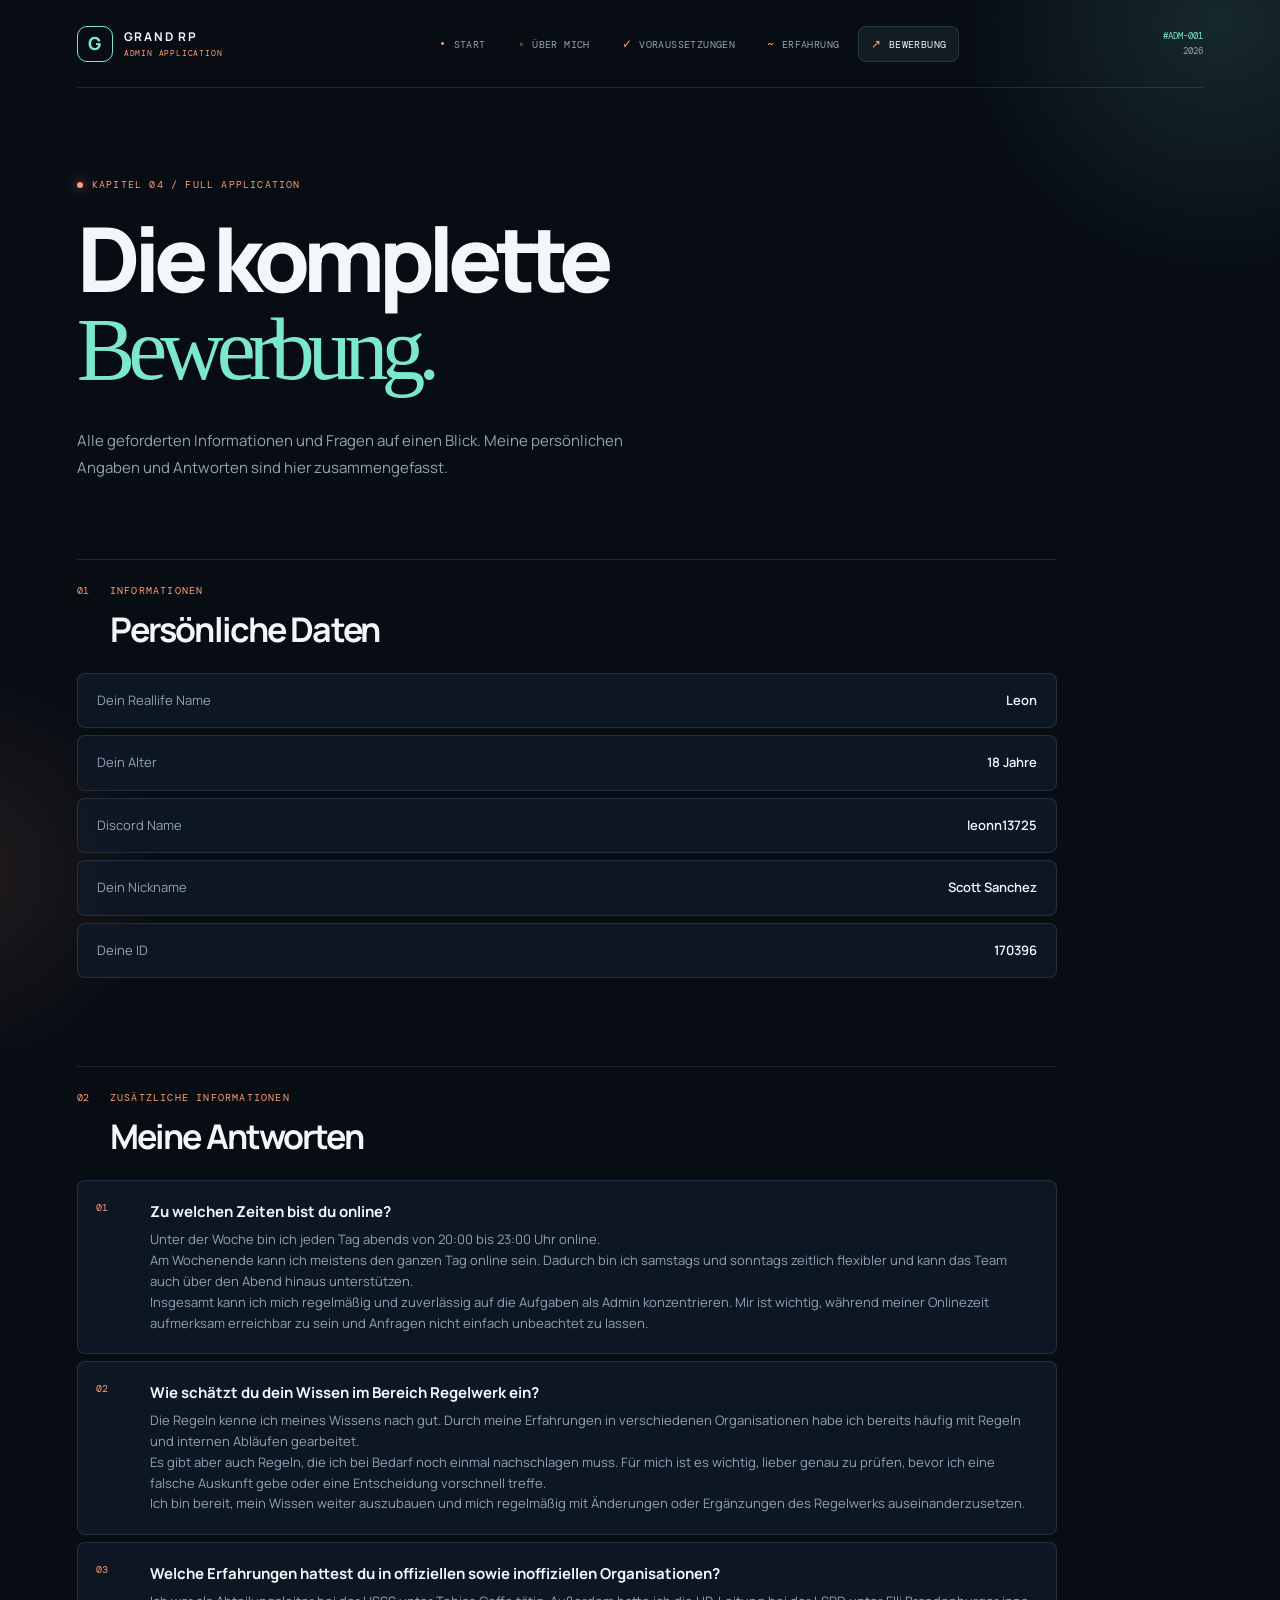
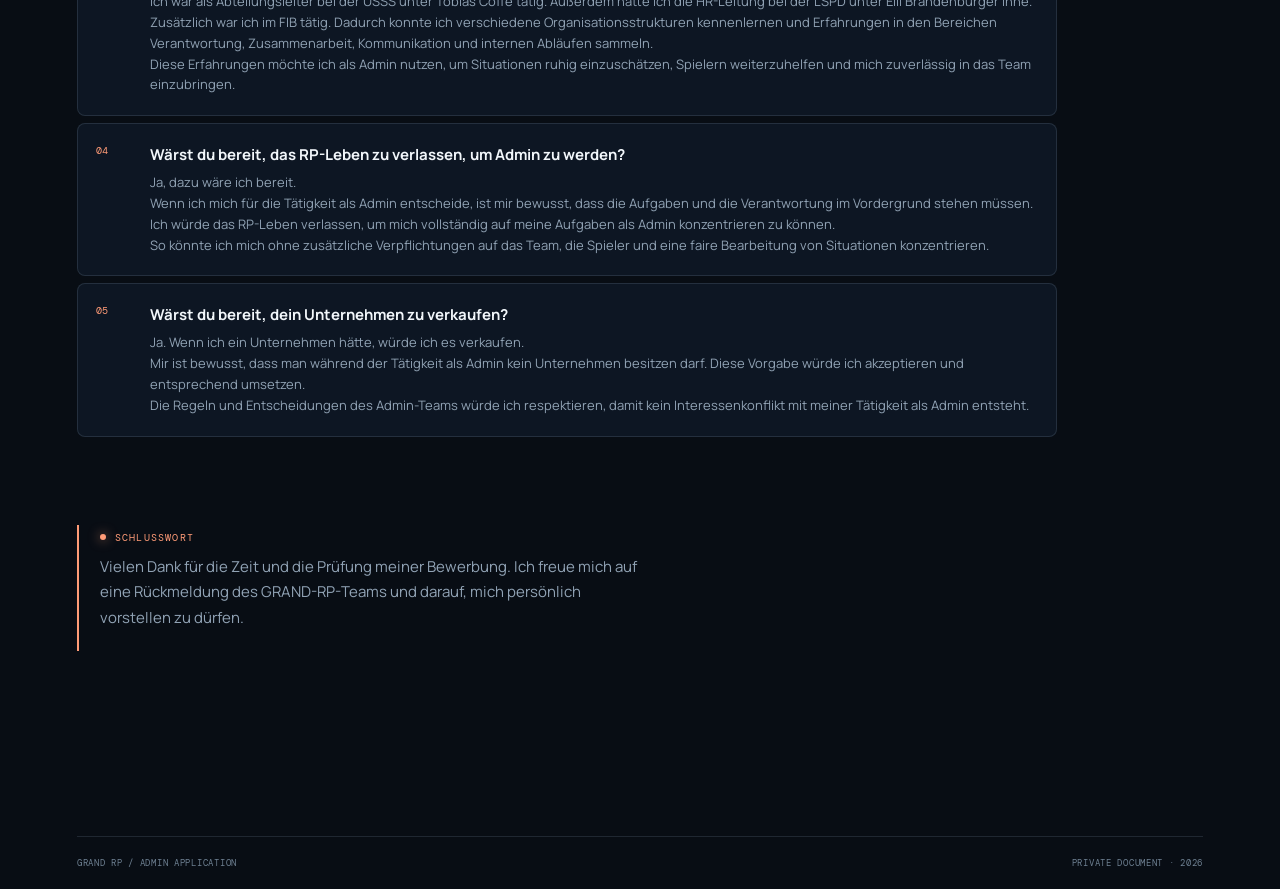
==== bewerbung.html @ 0b1059b9 "first commit" ====
<!doctype html>
<html lang="de">
<head>
  <meta charset="utf-8">
  <meta name="viewport" content="width=device-width, initial-scale=1">
  <title>Vollständige Bewerbung | GRAND RP</title>
  <link rel="stylesheet" href="style.css">
</head>
<body>
  <div class="page-shell">
    <header class="site-header">
      <a class="logo" href="index.html"><span>G</span><b>GRAND RP</b><small>ADMIN APPLICATION</small></a>
      <nav class="main-nav" aria-label="Hauptnavigation">
        <a href="index.html">Start</a><a href="ueber-mich.html">Über mich</a><a href="voraussetzungen.html">Voraussetzungen</a><a href="erfahrung.html">Erfahrung</a><a class="active" href="bewerbung.html">Bewerbung</a>
      </nav>
      <div class="header-code">#ADM-001<br><i>2026</i></div>
    </header>

    <main class="content-page">
      <div class="page-intro">
        <p class="kicker"><span></span> Kapitel 04 / Full Application</p>
        <h1>Die komplette<br><em>Bewerbung.</em></h1>
        <p>Alle geforderten Informationen und Fragen auf einen Blick. Meine persönlichen Angaben und Antworten sind hier zusammengefasst.</p>
      </div>

      <div class="application-sections">
        <section>
          <div class="app-section-head"><span>01</span><div><p class="kicker">Informationen</p><h2>Persönliche Daten</h2></div></div>
          <div class="data-table">
            <div><span>Dein Reallife Name</span><b>Leon</b></div>
            <div><span>Dein Alter</span><b>18 Jahre</b></div>
            <div><span>Discord Name</span><b>leonn13725</b></div>
            <div><span>Dein Nickname</span><b>Scott Sanchez</b></div>
            <div><span>Deine ID</span><b>170396</b></div>
          </div>
        </section>

        <section>
          <div class="app-section-head"><span>02</span><div><p class="kicker">Zusätzliche Informationen</p><h2>Meine Antworten</h2></div></div>
          <div class="answer-stack">
            <article><span>01</span><div><h3>Zu welchen Zeiten bist du online?</h3><p>Unter der Woche bin ich jeden Tag abends von 20:00 bis 23:00 Uhr online.</p><p>Am Wochenende kann ich meistens den ganzen Tag online sein. Dadurch bin ich samstags und sonntags zeitlich flexibler und kann das Team auch über den Abend hinaus unterstützen.</p><p>Insgesamt kann ich mich regelmäßig und zuverlässig auf die Aufgaben als Admin konzentrieren. Mir ist wichtig, während meiner Onlinezeit aufmerksam erreichbar zu sein und Anfragen nicht einfach unbeachtet zu lassen.</p></div></article>
            <article><span>02</span><div><h3>Wie schätzt du dein Wissen im Bereich Regelwerk ein?</h3><p>Die Regeln kenne ich meines Wissens nach gut. Durch meine Erfahrungen in verschiedenen Organisationen habe ich bereits häufig mit Regeln und internen Abläufen gearbeitet.</p><p>Es gibt aber auch Regeln, die ich bei Bedarf noch einmal nachschlagen muss. Für mich ist es wichtig, lieber genau zu prüfen, bevor ich eine falsche Auskunft gebe oder eine Entscheidung vorschnell treffe.</p><p>Ich bin bereit, mein Wissen weiter auszubauen und mich regelmäßig mit Änderungen oder Ergänzungen des Regelwerks auseinanderzusetzen.</p></div></article>
            <article><span>03</span><div><h3>Welche Erfahrungen hattest du in offiziellen sowie inoffiziellen Organisationen?</h3><p>Ich war als Abteilungsleiter bei der USSS unter Tobias Coffe tätig. Außerdem hatte ich die HR-Leitung bei der LSPD unter Elli Brandenburger inne. Zusätzlich war ich im FIB tätig. Dadurch konnte ich verschiedene Organisationsstrukturen kennenlernen und Erfahrungen in den Bereichen Verantwortung, Zusammenarbeit, Kommunikation und internen Abläufen sammeln.</p><p>Diese Erfahrungen möchte ich als Admin nutzen, um Situationen ruhig einzuschätzen, Spielern weiterzuhelfen und mich zuverlässig in das Team einzubringen.</p></div></article>
            <article><span>04</span><div><h3>Wärst du bereit, das RP-Leben zu verlassen, um Admin zu werden?</h3><p>Ja, dazu wäre ich bereit.</p><p>Wenn ich mich für die Tätigkeit als Admin entscheide, ist mir bewusst, dass die Aufgaben und die Verantwortung im Vordergrund stehen müssen. Ich würde das RP-Leben verlassen, um mich vollständig auf meine Aufgaben als Admin konzentrieren zu können.</p><p>So könnte ich mich ohne zusätzliche Verpflichtungen auf das Team, die Spieler und eine faire Bearbeitung von Situationen konzentrieren.</p></div></article>
            <article><span>05</span><div><h3>Wärst du bereit, dein Unternehmen zu verkaufen?</h3><p>Ja. Wenn ich ein Unternehmen hätte, würde ich es verkaufen.</p><p>Mir ist bewusst, dass man während der Tätigkeit als Admin kein Unternehmen besitzen darf. Diese Vorgabe würde ich akzeptieren und entsprechend umsetzen.</p><p>Die Regeln und Entscheidungen des Admin-Teams würde ich respektieren, damit kein Interessenkonflikt mit meiner Tätigkeit als Admin entsteht.</p></div></article>
          </div>
        </section>
      </div>

      <div class="closing-note">
        <p class="kicker"><span></span> Schlusswort</p>
        <p>Vielen Dank für die Zeit und die Prüfung meiner Bewerbung. Ich freue mich auf eine Rückmeldung des GRAND-RP-Teams und darauf, mich persönlich vorstellen zu dürfen.</p>
      </div>
    </main>

    <footer class="site-footer"><span>GRAND RP / ADMIN APPLICATION</span><span>PRIVATE DOCUMENT · 2026</span></footer>
  </div>
</body>
</html>
---- style.css ----
﻿@import url('https://fonts.googleapis.com/css2?family=DM+Mono:wght@400;500&family=Manrope:wght@400;500;600;700;800&display=swap');
:root{--bg:#080d14;--panel:rgba(18,29,43,.72);--panel-solid:#111d2b;--line:rgba(154,181,207,.16);--text:#f2f7fb;--muted:#91a3b5;--mint:#7ce7cf;--orange:#ff9b77;--sans:'Manrope',sans-serif;--mono:'DM Mono',monospace;--serif:Georgia,'Times New Roman',serif}
*{box-sizing:border-box}
html{scroll-behavior:smooth}
body{margin:0;background:var(--bg);color:var(--text);font:15px/1.5 var(--sans);overflow-x:hidden}
body:before,body:after{content:'';position:fixed;pointer-events:none;z-index:-1;border-radius:50%;filter:blur(2px)}
body:before{width:560px;height:560px;right:-220px;top:-260px;background:radial-gradient(circle,rgba(124,231,207,.13),transparent 67%)}
body:after{width:440px;height:440px;left:-260px;bottom:-190px;background:radial-gradient(circle,rgba(255,155,119,.1),transparent 68%)}
a{color:inherit;text-decoration:none}
.page-shell{max-width:1440px;min-height:100vh;margin:auto;padding:0 6vw}
.site-header{height:88px;border-bottom:1px solid var(--line);display:flex;align-items:center;justify-content:space-between;gap:28px}
.logo{display:grid;grid-template-columns:36px 1fr;grid-template-rows:18px 13px;align-items:center;column-gap:11px}
.logo span{grid-row:1/3;display:grid;place-items:center;width:36px;height:36px;border:1px solid var(--mint);border-radius:10px;color:var(--mint);font-size:18px;font-weight:800}
.logo b{font-size:12px;letter-spacing:.14em}
.logo small{font:8px var(--mono);color:var(--orange);letter-spacing:.1em}
.main-nav{display:flex;align-items:center;gap:6px;font:10px var(--mono);letter-spacing:.04em;text-transform:uppercase;color:var(--muted)}
.main-nav a{padding:9px 12px;border:1px solid transparent;border-radius:8px;transition:.2s}
.main-nav a:before{display:inline-block;margin-right:7px;color:var(--orange);font-size:12px}
.main-nav a[href="index.html"]:before{content:'\2022'}
.main-nav a[href="ueber-mich.html"]:before{content:'\25E6'}
.main-nav a[href="voraussetzungen.html"]:before{content:'\2713'}
.main-nav a[href="erfahrung.html"]:before{content:'~'}
.main-nav a[href="bewerbung.html"]:before{content:'\2197'}
.main-nav a:hover,.main-nav a.active{background:rgba(124,231,207,.08);border-color:var(--line);color:var(--text)}
.header-code{color:var(--mint);text-align:right;font:9px/1.6 var(--mono)}
.header-code i{color:var(--muted);font-style:normal}
.kicker{display:flex;align-items:center;gap:9px;color:var(--orange);font:10px var(--mono);letter-spacing:.12em;text-transform:uppercase}
.kicker span{width:6px;height:6px;background:var(--orange);border-radius:50%;box-shadow:0 0 12px rgba(255,155,119,.8)}
h1,h2,h3,p{margin-top:0}
h1{font-size:clamp(52px,7vw,100px);line-height:.93;letter-spacing:-.075em;margin:25px 0 28px;font-weight:800}
h1 em,h2 em{font:400 .98em var(--serif);letter-spacing:-.08em;color:var(--mint)}
h2{font-size:34px;line-height:1;letter-spacing:-.055em}
.cover-grid{min-height:650px;display:grid;grid-template-columns:1fr .85fr;align-items:center;gap:8vw}
.cover-copy{padding:78px 0}
.cover-copy .intro{max-width:520px;color:var(--muted);line-height:1.75}
.cover-links{display:flex;align-items:center;gap:25px;margin-top:40px}
.primary-link{display:inline-flex;align-items:center;gap:18px;padding:14px 18px;background:var(--mint);color:#071014;border-radius:7px;font-size:11px;font-weight:800;text-transform:uppercase;box-shadow:0 10px 28px rgba(124,231,207,.12);transition:.2s}
.primary-link:hover{transform:translateY(-2px);box-shadow:0 14px 34px rgba(124,231,207,.2)}
.primary-link b{font-size:17px}
.quiet-link{color:var(--mint);font-size:11px;text-transform:uppercase;letter-spacing:.07em}
.quiet-link b{font-size:17px;margin-left:10px}
.cover-art{height:390px;position:relative;display:grid;place-items:center}
.art-ring{position:absolute;width:285px;height:285px;border:1px solid var(--line);border-radius:50%}
.ring-a{transform:rotate(35deg) scaleX(1.4);border-color:rgba(124,231,207,.7)}
.ring-b{transform:rotate(-35deg) scaleX(1.4);border-color:rgba(255,155,119,.55)}
.art-core{width:148px;height:148px;border-radius:28px;background:linear-gradient(145deg,#172b3d,#12202d);border:1px solid var(--mint);box-shadow:0 18px 45px rgba(0,0,0,.3);display:grid;place-items:center;align-content:center;color:var(--mint);z-index:1}
.art-core span{font-size:62px;font-weight:800;letter-spacing:-.1em}
.art-core small{font:8px var(--mono);letter-spacing:.13em;text-align:center}
.art-label{position:absolute;font:9px var(--mono);letter-spacing:.1em;color:var(--muted)}
.label-top{top:20px;right:4%}
.label-bottom{bottom:20px;left:4%;color:var(--orange)}
.statement-band{border:1px solid var(--line);background:linear-gradient(105deg,rgba(18,32,47,.85),rgba(16,26,40,.5));border-radius:14px;padding:34px 38px;display:grid;grid-template-columns:24% 1fr;gap:5vw;box-shadow:0 20px 60px rgba(0,0,0,.12)}
.statement-band>p:last-child{max-width:720px;font-size:19px;line-height:1.6;margin:0}
.route-section{display:grid;grid-template-columns:.7fr 1.3fr;gap:8vw;padding:140px 0 155px;max-width:1100px}
.section-head{display:flex;gap:18px}
.section-number{font:10px var(--mono);color:var(--mint);padding-top:5px}
.section-head h2{font-size:56px;margin-top:20px}
.route-list{display:grid;gap:8px}
.route-list a{display:grid;grid-template-columns:44px 1fr 24px;align-items:center;gap:14px;padding:18px 19px;border:1px solid var(--line);background:rgba(18,29,43,.55);border-radius:10px;transition:.2s}
.route-list a:hover{background:rgba(124,231,207,.08);border-color:rgba(124,231,207,.55);transform:translateX(5px)}
.route-list>a>span{font:10px var(--mono);color:var(--orange)}
.route-list b{display:block;font-size:15px}
.route-list small{display:block;color:var(--muted);font-size:11px;margin-top:4px}
.route-list strong{font-size:18px;color:var(--mint)}
.site-footer{border-top:1px solid var(--line);display:flex;justify-content:space-between;padding:20px 0;color:#6e8092;font:9px var(--mono);letter-spacing:.08em}
.content-page{padding:90px 0 100px}
.page-intro{max-width:760px;margin-bottom:78px}
.page-intro>p:last-child{max-width:580px;color:var(--muted);line-height:1.75}
.split-intro{display:grid;grid-template-columns:1fr .65fr;gap:8vw;align-items:end}
.split-intro>p{padding-bottom:8px}
.profile-layout{display:grid;grid-template-columns:340px 1fr;gap:9vw;max-width:1000px}
.profile-card{background:var(--panel);backdrop-filter:blur(14px);border:1px solid var(--line);border-radius:15px;padding:23px;box-shadow:0 22px 60px rgba(0,0,0,.14)}
.profile-top{display:flex;justify-content:space-between;color:var(--mint);font:9px var(--mono);letter-spacing:.09em}
.profile-avatar{width:112px;height:112px;border-radius:24px;overflow:hidden;background:var(--orange);display:grid;place-items:center;margin:42px 0 25px}.profile-avatar img{width:100%;height:100%;display:block;object-fit:cover}
.profile-card h2{font-size:23px;margin-bottom:22px}
.profile-line{display:flex;justify-content:space-between;gap:14px;border-top:1px solid var(--line);padding:13px 0;font-size:11px}
.profile-line span{color:var(--muted)}
.profile-line b{font-weight:600;text-align:right}
.prose-block{padding-top:22px;max-width:570px}
.prose-block h2{font-size:53px;margin:21px 0 30px}
.prose-block>p:not(.kicker){color:var(--muted);line-height:1.75}
.quote{border-left:2px solid var(--orange);padding:7px 0 7px 20px;margin-top:32px;color:var(--text);font:17px/1.5 var(--serif)}
.page-next{border-top:1px solid var(--line);margin-top:82px;max-width:900px}
.page-next a{display:flex;justify-content:space-between;padding:22px 0;font-size:11px;text-transform:uppercase;letter-spacing:.07em}
.page-next span{color:var(--muted)}
.page-next b{color:var(--mint)}
.criteria-layout{display:grid;grid-template-columns:1fr 310px;gap:8vw;align-items:start}
.criteria-list{display:grid;gap:8px}
.criteria-list article{display:grid;grid-template-columns:42px 1fr 72px;gap:15px;border:1px solid var(--line);border-radius:10px;padding:22px 20px;background:rgba(18,29,43,.58)}
.criteria-list article>span,.app-section-head>span,.answer-stack article>span{font:10px var(--mono);color:var(--orange)}
.criteria-list h2{font-size:18px;margin:0 0 7px}
.criteria-list p{font-size:13px;line-height:1.6;color:var(--muted);margin:0}
.criteria-list article>b{font:9px var(--mono);color:var(--mint);padding-top:4px;text-align:right}
.status-panel{background:var(--panel);backdrop-filter:blur(14px);border:1px solid var(--line);border-radius:15px;padding:27px;position:sticky;top:24px}
.status-icon{display:grid;place-items:center;width:43px;height:43px;border-radius:12px;background:var(--mint);color:#071014;font-size:20px;margin-bottom:42px}
.status-panel h2{font-size:57px;color:var(--mint);margin:8px 0}
.status-panel>p:not(.kicker){color:var(--muted);line-height:1.6;font-size:13px}
.status-bar{height:6px;border-radius:10px;background:#26394c;margin:27px 0 10px}
.status-bar i{display:block;width:100%;height:100%;border-radius:10px;background:linear-gradient(90deg,var(--mint),var(--orange))}
.status-panel small{font:9px var(--mono);color:var(--muted)}
.experience-grid{display:grid;grid-template-columns:1fr 1fr;gap:12px;max-width:1080px}
.feature-card{position:relative;min-height:260px;padding:27px;background:var(--panel);backdrop-filter:blur(12px);border:1px solid var(--line);border-radius:14px;overflow:hidden}
.feature-wide{grid-column:span 2;min-height:225px}
.feature-card .card-index{font:10px var(--mono);color:var(--mint)}
.feature-card h2{max-width:620px;font-size:29px;margin:22px 0 14px}
.feature-card p:not(.kicker){max-width:660px;color:var(--muted);line-height:1.7;font-size:13px}
.feature-card .card-mark{position:absolute;right:35px;bottom:-29px;font-size:155px;font-weight:800;color:rgba(124,231,207,.04);line-height:1}
.accent-card{background:linear-gradient(135deg,var(--orange),#ffb292);color:#20120f;border-color:transparent}
.accent-card .card-index,.accent-card p:not(.kicker){color:#673d32}
.accent-card .kicker{color:#673d32}
.accent-card .kicker span{background:#20120f;box-shadow:none}
.application-sections{max-width:980px}
.application-sections>section{margin-bottom:88px}
.app-section-head{display:flex;gap:21px;border-top:1px solid var(--line);padding-top:24px;margin-bottom:27px}
.app-section-head h2{margin:15px 0 0}
.data-table{display:grid;gap:7px}
.data-table div{display:flex;justify-content:space-between;gap:24px;padding:17px 19px;background:rgba(18,29,43,.65);border:1px solid var(--line);border-radius:8px;font-size:13px}
.data-table span{color:var(--muted)}
.data-table b{font-weight:600}
.answer-stack{display:grid;gap:7px}
.answer-stack article{display:grid;grid-template-columns:40px 1fr;gap:14px;border:1px solid var(--line);border-radius:8px;padding:20px 18px;background:rgba(18,29,43,.65)}
.statement-band,.route-list a,.profile-card,.criteria-list article,.status-panel,.feature-card,.data-table div,.answer-stack article{transition:transform .25s ease,background-color .25s ease,border-color .25s ease,box-shadow .25s ease}.statement-band:hover,.route-list a:hover,.profile-card:hover,.criteria-list article:hover,.status-panel:hover,.feature-card:hover,.data-table div:hover,.answer-stack article:hover{background-color:rgba(30,49,68,.9);border-color:var(--mint);box-shadow:0 16px 38px rgba(0,0,0,.28),0 0 0 1px rgba(124,231,207,.12);transform:translateY(-5px)}.accent-card:hover{background:linear-gradient(135deg,#ffab8b,#ffc0a7);border-color:#ffd0bd}.route-list a:hover{transform:translateX(5px) translateY(-3px)}
.answer-stack h3{font-size:15px;line-height:1.4;margin:0 0 7px}
.answer-stack p{color:var(--muted);font-size:13px;line-height:1.6;margin:0}
.closing-note{border-left:2px solid var(--orange);max-width:560px;padding:6px 0 6px 21px;margin-bottom:85px}
.closing-note>p:last-child{color:var(--muted);line-height:1.7}
.reveal{animation:rise .65s both}
@keyframes rise{from{opacity:0;transform:translateY(13px)}
to{opacity:1;transform:none}
}

@media(max-width:830px){.page-shell{padding:0 21px}
.site-header{height:auto;padding:18px 0;align-items:flex-start}
.main-nav{gap:4px;justify-content:flex-end;flex-wrap:wrap;font-size:8px}
.main-nav a{padding:7px 8px}
.main-nav a:nth-child(1){display:none}
.header-code{display:none}
.cover-grid,.profile-layout,.criteria-layout,.split-intro,.route-section{display:block}
.cover-copy{padding:67px 0 32px}
.cover-art{height:310px}
.statement-band{display:block;padding:29px 24px}
.statement-band .kicker{margin-bottom:23px}
.statement-band>p:last-child{font-size:17px}
.route-section{padding:80px 0}
.section-head{margin-bottom:38px}
.profile-card{max-width:390px;margin-bottom:52px}
.prose-block h2{font-size:44px}
.content-page{padding:63px 0}
.page-intro{margin-bottom:52px}
.criteria-list{margin-bottom:31px}
.criteria-list article{grid-template-columns:32px 1fr}
.criteria-list article>b{grid-column:2;text-align:left}
.experience-grid{display:block}
.feature-card,.feature-wide{margin-bottom:12px;min-height:225px}
.app-section-head h2{font-size:27px}
.data-table div{display:block}
.data-table b{display:block;margin-top:6px}
.site-footer{font-size:8px;gap:14px}
.site-footer span:last-child{text-align:right}
h1{font-size:clamp(52px,15vw,82px)}
}
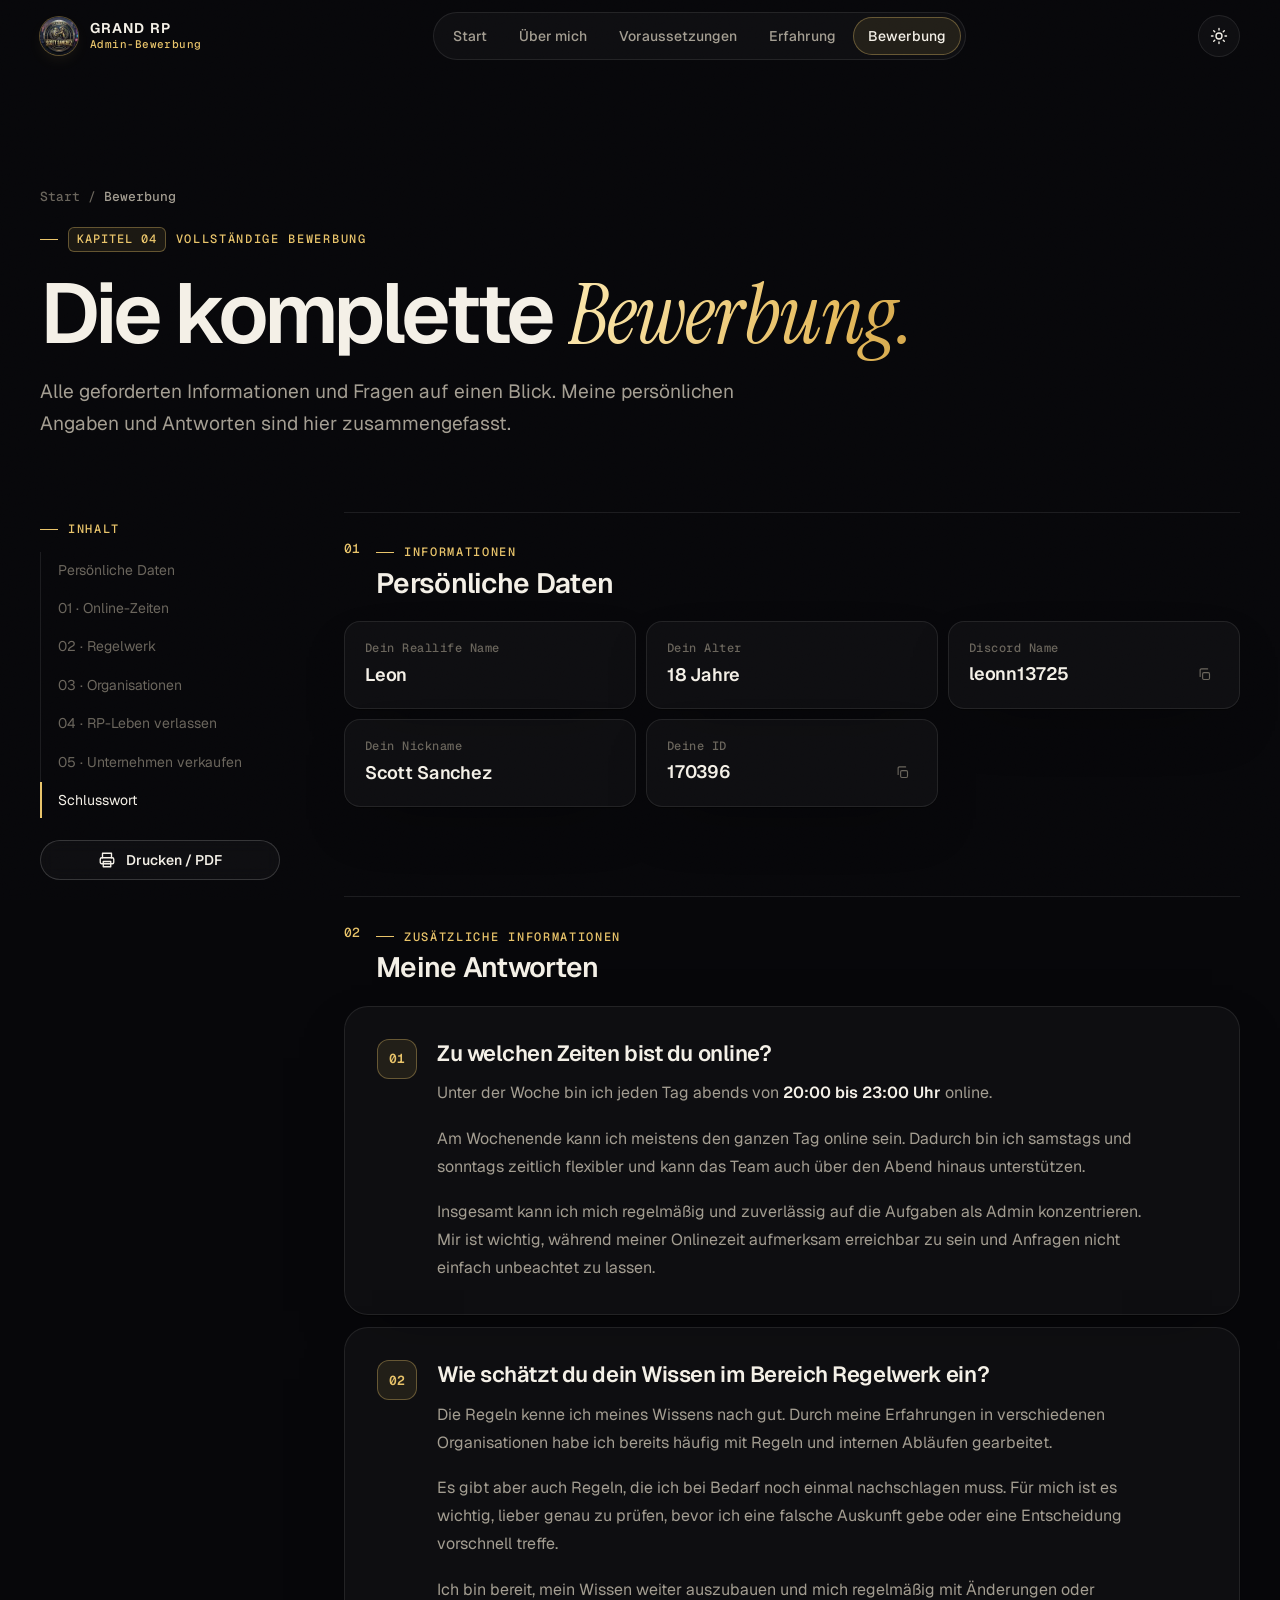
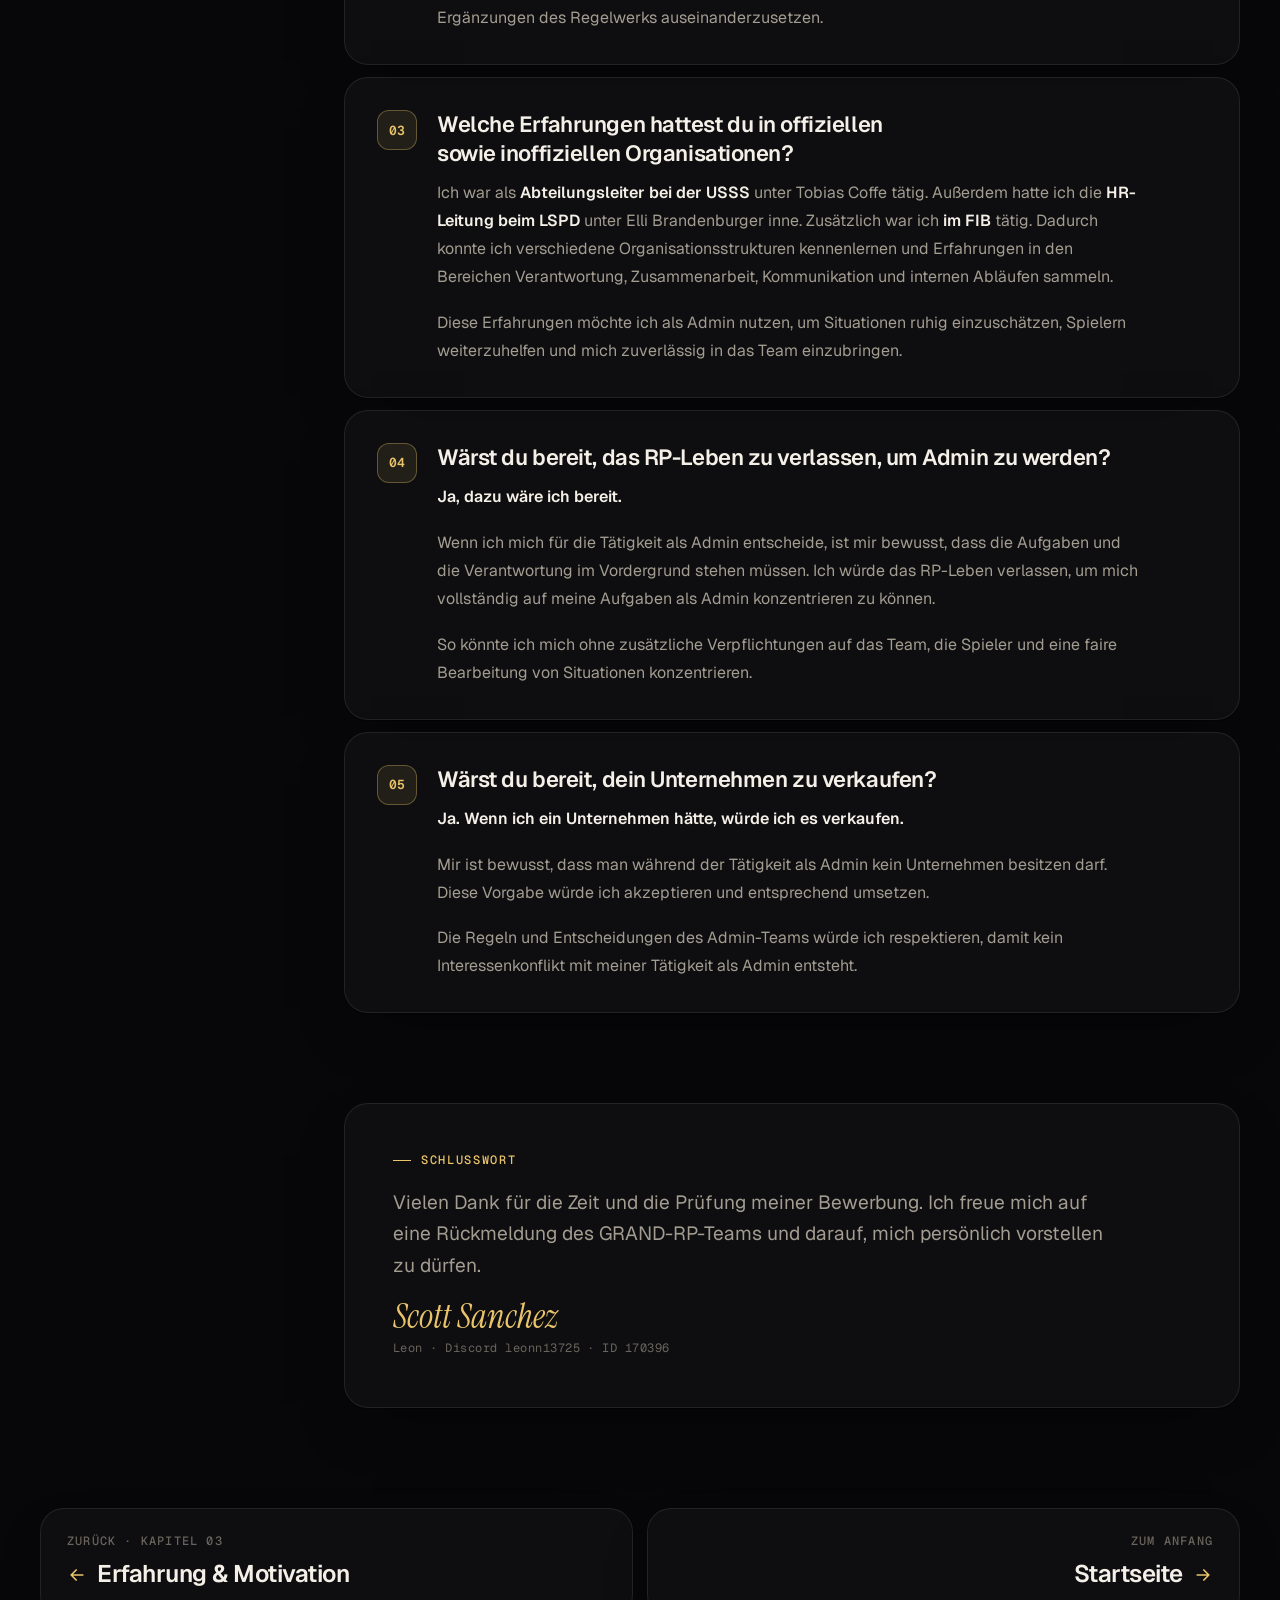
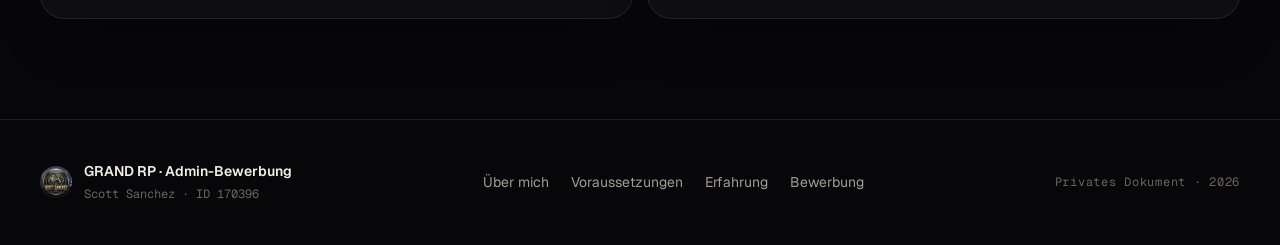
==== commit 2d0eea1d: "Komplettes Redesign der Admin-Bewerbung - Neues Design-System in assets/css/main.css: Gold/Schwarz p" ====
--- a/bewerbung.html
+++ b/bewerbung.html
@@ -2,58 +2,231 @@
 <html lang="de">
 <head>
   <meta charset="utf-8">
-  <meta name="viewport" content="width=device-width, initial-scale=1">
-  <title>Vollständige Bewerbung | GRAND RP</title>
-  <link rel="stylesheet" href="style.css">
+  <meta name="viewport" content="width=device-width, initial-scale=1, viewport-fit=cover">
+  <title>Vollständige Bewerbung · Admin-Bewerbung · GRAND RP</title>
+  <meta name="description" content="Alle geforderten Angaben und Antworten der Admin-Bewerbung von Scott Sanchez auf einen Blick.">
+  <meta name="robots" content="noindex">
+  <meta name="theme-color" content="#07070a">
+  <meta property="og:type" content="article">
+  <meta property="og:site_name" content="GRAND RP · Admin-Bewerbung">
+  <meta property="og:title" content="Vollständige Bewerbung · Scott Sanchez">
+  <meta property="og:description" content="Persönliche Daten und alle Antworten der Admin-Bewerbung für GRAND RP.">
+  <meta property="og:image" content="assets/img/og-image.jpg">
+  <meta name="twitter:card" content="summary_large_image">
+  <link rel="icon" href="favicon.svg" type="image/svg+xml">
+  <link rel="apple-touch-icon" href="apple-touch-icon.png">
+  <link rel="preconnect" href="https://fonts.googleapis.com">
+  <link rel="preconnect" href="https://fonts.gstatic.com" crossorigin>
+  <link rel="stylesheet" href="https://fonts.googleapis.com/css2?family=Geist:wght@300..800&family=Geist+Mono:wght@400..600&family=Instrument+Serif:ital@0;1&display=swap">
+  <link rel="stylesheet" href="assets/css/main.css">
+  <script>(function(d){d.classList.add('js');try{var t=localStorage.getItem('theme');if(t==='light'||t==='dark')d.dataset.theme=t}catch(e){}})(document.documentElement);</script>
+  <script src="assets/js/main.js" defer></script>
 </head>
 <body>
-  <div class="page-shell">
-    <header class="site-header">
-      <a class="logo" href="index.html"><span>G</span><b>GRAND RP</b><small>ADMIN APPLICATION</small></a>
-      <nav class="main-nav" aria-label="Hauptnavigation">
-        <a href="index.html">Start</a><a href="ueber-mich.html">Über mich</a><a href="voraussetzungen.html">Voraussetzungen</a><a href="erfahrung.html">Erfahrung</a><a class="active" href="bewerbung.html">Bewerbung</a>
+  <a class="skip-link" href="#inhalt">Zum Inhalt springen</a>
+  <div class="scroll-progress" aria-hidden="true"></div>
+  <div class="backdrop" aria-hidden="true"></div>
+
+  <header class="site-header" data-header>
+    <div class="container header-inner">
+      <a class="brand" href="index.html" aria-label="GRAND RP Admin-Bewerbung – zur Startseite">
+        <img src="assets/img/scott-sanchez-logo-96.webp" alt="" width="38" height="38">
+        <span><strong>GRAND RP</strong><small>Admin-Bewerbung</small></span>
+      </a>
+      <nav class="site-nav" id="site-nav" aria-label="Hauptnavigation">
+        <ul>
+          <li><a href="index.html">Start</a></li>
+          <li><a href="ueber-mich.html">Über mich</a></li>
+          <li><a href="voraussetzungen.html">Voraussetzungen</a></li>
+          <li><a href="erfahrung.html">Erfahrung</a></li>
+          <li><a href="bewerbung.html" aria-current="page">Bewerbung</a></li>
+        </ul>
       </nav>
-      <div class="header-code">#ADM-001<br><i>2026</i></div>
-    </header>
-
-    <main class="content-page">
-      <div class="page-intro">
-        <p class="kicker"><span></span> Kapitel 04 / Full Application</p>
-        <h1>Die komplette<br><em>Bewerbung.</em></h1>
-        <p>Alle geforderten Informationen und Fragen auf einen Blick. Meine persönlichen Angaben und Antworten sind hier zusammengefasst.</p>
+      <div class="header-actions">
+        <button class="icon-btn theme-toggle" type="button" data-theme-toggle aria-label="Helles Design aktivieren">
+          <svg class="i-sun" viewBox="0 0 24 24" fill="none" stroke="currentColor" stroke-width="1.8" stroke-linecap="round" aria-hidden="true"><circle cx="12" cy="12" r="4"/><path d="M12 2v2M12 20v2M4.93 4.93l1.41 1.41M17.66 17.66l1.41 1.41M2 12h2M20 12h2M4.93 19.07l1.41-1.41M17.66 6.34l1.41-1.41"/></svg>
+          <svg class="i-moon" viewBox="0 0 24 24" fill="none" stroke="currentColor" stroke-width="1.8" stroke-linecap="round" stroke-linejoin="round" aria-hidden="true"><path d="M20 14.5A8 8 0 1 1 9.5 4a6.5 6.5 0 0 0 10.5 10.5z"/></svg>
+        </button>
+        <button class="icon-btn menu-toggle" type="button" data-menu-toggle aria-controls="site-nav" aria-expanded="false" aria-label="Menü öffnen">
+          <svg class="i-menu" viewBox="0 0 24 24" fill="none" stroke="currentColor" stroke-width="1.8" stroke-linecap="round" aria-hidden="true"><path d="M4 7h16M4 12h16M4 17h16"/></svg>
+          <svg class="i-close" viewBox="0 0 24 24" fill="none" stroke="currentColor" stroke-width="1.8" stroke-linecap="round" aria-hidden="true"><path d="M6 6l12 12M18 6 6 18"/></svg>
+        </button>
       </div>
-
-      <div class="application-sections">
-        <section>
-          <div class="app-section-head"><span>01</span><div><p class="kicker">Informationen</p><h2>Persönliche Daten</h2></div></div>
-          <div class="data-table">
-            <div><span>Dein Reallife Name</span><b>Leon</b></div>
-            <div><span>Dein Alter</span><b>18 Jahre</b></div>
-            <div><span>Discord Name</span><b>leonn13725</b></div>
-            <div><span>Dein Nickname</span><b>Scott Sanchez</b></div>
-            <div><span>Deine ID</span><b>170396</b></div>
-          </div>
+    </div>
+  </header>
+
+  <main id="inhalt">
+    <section class="page-hero container" aria-labelledby="page-title">
+      <nav class="breadcrumb" aria-label="Brotkrumen" data-reveal><a href="index.html">Start</a><span aria-hidden="true">/</span><span aria-current="page">Bewerbung</span></nav>
+      <p class="eyebrow" data-reveal><span class="chapter">Kapitel 04</span> Vollständige Bewerbung</p>
+      <h1 class="display display-sm" id="page-title" data-reveal style="--d:1">Die komplette <em>Bewerbung.</em></h1>
+      <p class="lead" data-reveal style="--d:2">Alle geforderten Informationen und Fragen auf einen Blick. Meine persönlichen Angaben und Antworten sind hier zusammengefasst.</p>
+    </section>
+
+    <div class="container app-layout">
+      <aside class="toc" data-toc>
+        <nav aria-label="Inhalt dieser Seite">
+          <p class="eyebrow">Inhalt</p>
+          <ol>
+            <li><a href="#daten">Persönliche Daten</a></li>
+            <li><a href="#frage-1">01 · Online-Zeiten</a></li>
+            <li><a href="#frage-2">02 · Regelwerk</a></li>
+            <li><a href="#frage-3">03 · Organisationen</a></li>
+            <li><a href="#frage-4">04 · RP-Leben verlassen</a></li>
+            <li><a href="#frage-5">05 · Unternehmen verkaufen</a></li>
+            <li><a href="#schluss">Schlusswort</a></li>
+          </ol>
+        </nav>
+        <div class="toc-actions">
+          <button class="btn btn-ghost btn-sm" type="button" data-print>
+            <svg viewBox="0 0 24 24" fill="none" stroke="currentColor" stroke-width="1.8" stroke-linecap="round" stroke-linejoin="round" aria-hidden="true"><path d="M6 9V3h12v6"/><rect x="3" y="9" width="18" height="8" rx="2"/><path d="M7 14h10v7H7z"/></svg>
+            Drucken / PDF
+          </button>
+        </div>
+      </aside>
+
+      <div>
+        <section class="app-section" id="daten" aria-labelledby="daten-title">
+          <div class="app-head" data-reveal>
+            <span>01</span>
+            <div><p class="eyebrow">Informationen</p><h2 class="h3" id="daten-title">Persönliche Daten</h2></div>
+          </div>
+          <dl class="data-grid">
+            <div class="card spotlight" data-reveal><dt>Dein Reallife Name</dt><dd>Leon</dd></div>
+            <div class="card spotlight" data-reveal style="--d:1"><dt>Dein Alter</dt><dd>18 Jahre</dd></div>
+            <div class="card spotlight" data-reveal style="--d:2">
+              <dt>Discord Name</dt>
+              <dd>
+                leonn13725
+                <button class="copy-btn" type="button" data-copy="leonn13725" aria-label="Discord-Namen kopieren">
+                  <svg class="i-copy" viewBox="0 0 24 24" fill="none" stroke="currentColor" stroke-width="1.8" stroke-linecap="round" stroke-linejoin="round" aria-hidden="true"><rect x="9" y="9" width="11" height="11" rx="2"/><path d="M5 15V5a2 2 0 0 1 2-2h10"/></svg>
+                  <svg class="i-check" viewBox="0 0 24 24" fill="none" stroke="currentColor" stroke-width="2.4" stroke-linecap="round" stroke-linejoin="round" aria-hidden="true"><path d="m5 12.5 4.5 4.5L19 7.5"/></svg>
+                </button>
+              </dd>
+            </div>
+            <div class="card spotlight" data-reveal style="--d:3"><dt>Dein Nickname</dt><dd>Scott Sanchez</dd></div>
+            <div class="card spotlight" data-reveal style="--d:4">
+              <dt>Deine ID</dt>
+              <dd>
+                170396
+                <button class="copy-btn" type="button" data-copy="170396" aria-label="Spieler-ID kopieren">
+                  <svg class="i-copy" viewBox="0 0 24 24" fill="none" stroke="currentColor" stroke-width="1.8" stroke-linecap="round" stroke-linejoin="round" aria-hidden="true"><rect x="9" y="9" width="11" height="11" rx="2"/><path d="M5 15V5a2 2 0 0 1 2-2h10"/></svg>
+                  <svg class="i-check" viewBox="0 0 24 24" fill="none" stroke="currentColor" stroke-width="2.4" stroke-linecap="round" stroke-linejoin="round" aria-hidden="true"><path d="m5 12.5 4.5 4.5L19 7.5"/></svg>
+                </button>
+              </dd>
+            </div>
+          </dl>
         </section>
 
-        <section>
-          <div class="app-section-head"><span>02</span><div><p class="kicker">Zusätzliche Informationen</p><h2>Meine Antworten</h2></div></div>
-          <div class="answer-stack">
-            <article><span>01</span><div><h3>Zu welchen Zeiten bist du online?</h3><p>Unter der Woche bin ich jeden Tag abends von 20:00 bis 23:00 Uhr online.</p><p>Am Wochenende kann ich meistens den ganzen Tag online sein. Dadurch bin ich samstags und sonntags zeitlich flexibler und kann das Team auch über den Abend hinaus unterstützen.</p><p>Insgesamt kann ich mich regelmäßig und zuverlässig auf die Aufgaben als Admin konzentrieren. Mir ist wichtig, während meiner Onlinezeit aufmerksam erreichbar zu sein und Anfragen nicht einfach unbeachtet zu lassen.</p></div></article>
-            <article><span>02</span><div><h3>Wie schätzt du dein Wissen im Bereich Regelwerk ein?</h3><p>Die Regeln kenne ich meines Wissens nach gut. Durch meine Erfahrungen in verschiedenen Organisationen habe ich bereits häufig mit Regeln und internen Abläufen gearbeitet.</p><p>Es gibt aber auch Regeln, die ich bei Bedarf noch einmal nachschlagen muss. Für mich ist es wichtig, lieber genau zu prüfen, bevor ich eine falsche Auskunft gebe oder eine Entscheidung vorschnell treffe.</p><p>Ich bin bereit, mein Wissen weiter auszubauen und mich regelmäßig mit Änderungen oder Ergänzungen des Regelwerks auseinanderzusetzen.</p></div></article>
-            <article><span>03</span><div><h3>Welche Erfahrungen hattest du in offiziellen sowie inoffiziellen Organisationen?</h3><p>Ich war als Abteilungsleiter bei der USSS unter Tobias Coffe tätig. Außerdem hatte ich die HR-Leitung bei der LSPD unter Elli Brandenburger inne. Zusätzlich war ich im FIB tätig. Dadurch konnte ich verschiedene Organisationsstrukturen kennenlernen und Erfahrungen in den Bereichen Verantwortung, Zusammenarbeit, Kommunikation und internen Abläufen sammeln.</p><p>Diese Erfahrungen möchte ich als Admin nutzen, um Situationen ruhig einzuschätzen, Spielern weiterzuhelfen und mich zuverlässig in das Team einzubringen.</p></div></article>
-            <article><span>04</span><div><h3>Wärst du bereit, das RP-Leben zu verlassen, um Admin zu werden?</h3><p>Ja, dazu wäre ich bereit.</p><p>Wenn ich mich für die Tätigkeit als Admin entscheide, ist mir bewusst, dass die Aufgaben und die Verantwortung im Vordergrund stehen müssen. Ich würde das RP-Leben verlassen, um mich vollständig auf meine Aufgaben als Admin konzentrieren zu können.</p><p>So könnte ich mich ohne zusätzliche Verpflichtungen auf das Team, die Spieler und eine faire Bearbeitung von Situationen konzentrieren.</p></div></article>
-            <article><span>05</span><div><h3>Wärst du bereit, dein Unternehmen zu verkaufen?</h3><p>Ja. Wenn ich ein Unternehmen hätte, würde ich es verkaufen.</p><p>Mir ist bewusst, dass man während der Tätigkeit als Admin kein Unternehmen besitzen darf. Diese Vorgabe würde ich akzeptieren und entsprechend umsetzen.</p><p>Die Regeln und Entscheidungen des Admin-Teams würde ich respektieren, damit kein Interessenkonflikt mit meiner Tätigkeit als Admin entsteht.</p></div></article>
+        <section class="app-section" aria-labelledby="antworten-title">
+          <div class="app-head" data-reveal>
+            <span>02</span>
+            <div><p class="eyebrow">Zusätzliche Informationen</p><h2 class="h3" id="antworten-title">Meine Antworten</h2></div>
+          </div>
+
+          <div class="qa-list">
+            <article class="card qa" id="frage-1" data-reveal>
+              <span>01</span>
+              <div>
+                <h3>Zu welchen Zeiten bist du online?</h3>
+                <div class="prose">
+                  <p>Unter der Woche bin ich jeden Tag abends von <strong>20:00 bis 23:00 Uhr</strong> online.</p>
+                  <p>Am Wochenende kann ich meistens den ganzen Tag online sein. Dadurch bin ich samstags und sonntags zeitlich flexibler und kann das Team auch über den Abend hinaus unterstützen.</p>
+                  <p>Insgesamt kann ich mich regelmäßig und zuverlässig auf die Aufgaben als Admin konzentrieren. Mir ist wichtig, während meiner Onlinezeit aufmerksam erreichbar zu sein und Anfragen nicht einfach unbeachtet zu lassen.</p>
+                </div>
+              </div>
+            </article>
+
+            <article class="card qa" id="frage-2" data-reveal>
+              <span>02</span>
+              <div>
+                <h3>Wie schätzt du dein Wissen im Bereich Regelwerk ein?</h3>
+                <div class="prose">
+                  <p>Die Regeln kenne ich meines Wissens nach gut. Durch meine Erfahrungen in verschiedenen Organisationen habe ich bereits häufig mit Regeln und internen Abläufen gearbeitet.</p>
+                  <p>Es gibt aber auch Regeln, die ich bei Bedarf noch einmal nachschlagen muss. Für mich ist es wichtig, lieber genau zu prüfen, bevor ich eine falsche Auskunft gebe oder eine Entscheidung vorschnell treffe.</p>
+                  <p>Ich bin bereit, mein Wissen weiter auszubauen und mich regelmäßig mit Änderungen oder Ergänzungen des Regelwerks auseinanderzusetzen.</p>
+                </div>
+              </div>
+            </article>
+
+            <article class="card qa" id="frage-3" data-reveal>
+              <span>03</span>
+              <div>
+                <h3>Welche Erfahrungen hattest du in offiziellen sowie inoffiziellen Organisationen?</h3>
+                <div class="prose">
+                  <p>Ich war als <strong>Abteilungsleiter bei der USSS</strong> unter Tobias Coffe tätig. Außerdem hatte ich die <strong>HR-Leitung beim LSPD</strong> unter Elli Brandenburger inne. Zusätzlich war ich <strong>im FIB</strong> tätig. Dadurch konnte ich verschiedene Organisationsstrukturen kennenlernen und Erfahrungen in den Bereichen Verantwortung, Zusammenarbeit, Kommunikation und internen Abläufen sammeln.</p>
+                  <p>Diese Erfahrungen möchte ich als Admin nutzen, um Situationen ruhig einzuschätzen, Spielern weiterzuhelfen und mich zuverlässig in das Team einzubringen.</p>
+                </div>
+              </div>
+            </article>
+
+            <article class="card qa" id="frage-4" data-reveal>
+              <span>04</span>
+              <div>
+                <h3>Wärst du bereit, das RP-Leben zu verlassen, um Admin zu werden?</h3>
+                <div class="prose">
+                  <p class="answer-short">Ja, dazu wäre ich bereit.</p>
+                  <p>Wenn ich mich für die Tätigkeit als Admin entscheide, ist mir bewusst, dass die Aufgaben und die Verantwortung im Vordergrund stehen müssen. Ich würde das RP-Leben verlassen, um mich vollständig auf meine Aufgaben als Admin konzentrieren zu können.</p>
+                  <p>So könnte ich mich ohne zusätzliche Verpflichtungen auf das Team, die Spieler und eine faire Bearbeitung von Situationen konzentrieren.</p>
+                </div>
+              </div>
+            </article>
+
+            <article class="card qa" id="frage-5" data-reveal>
+              <span>05</span>
+              <div>
+                <h3>Wärst du bereit, dein Unternehmen zu verkaufen?</h3>
+                <div class="prose">
+                  <p class="answer-short">Ja. Wenn ich ein Unternehmen hätte, würde ich es verkaufen.</p>
+                  <p>Mir ist bewusst, dass man während der Tätigkeit als Admin kein Unternehmen besitzen darf. Diese Vorgabe würde ich akzeptieren und entsprechend umsetzen.</p>
+                  <p>Die Regeln und Entscheidungen des Admin-Teams würde ich respektieren, damit kein Interessenkonflikt mit meiner Tätigkeit als Admin entsteht.</p>
+                </div>
+              </div>
+            </article>
+          </div>
+        </section>
+
+        <section class="app-section" id="schluss" aria-labelledby="schluss-title">
+          <div class="card closing" data-reveal>
+            <p class="eyebrow" id="schluss-title">Schlusswort</p>
+            <p class="lead">Vielen Dank für die Zeit und die Prüfung meiner Bewerbung. Ich freue mich auf eine Rückmeldung des GRAND-RP-Teams und darauf, mich persönlich vorstellen zu dürfen.</p>
+            <div>
+              <p class="signature">Scott Sanchez</p>
+              <small>Leon · Discord leonn13725 · ID 170396</small>
+            </div>
           </div>
         </section>
       </div>
-
-      <div class="closing-note">
-        <p class="kicker"><span></span> Schlusswort</p>
-        <p>Vielen Dank für die Zeit und die Prüfung meiner Bewerbung. Ich freue mich auf eine Rückmeldung des GRAND-RP-Teams und darauf, mich persönlich vorstellen zu dürfen.</p>
+    </div>
+
+    <nav class="pager container" aria-label="Kapitel">
+      <a class="card pager-link prev" href="erfahrung.html">
+        <small>Zurück · Kapitel 03</small>
+        <span><svg viewBox="0 0 24 24" fill="none" stroke="currentColor" stroke-width="2" stroke-linecap="round" stroke-linejoin="round" aria-hidden="true"><path d="M19 12H5M11 6l-6 6 6 6"/></svg> Erfahrung &amp; Motivation</span>
+      </a>
+      <a class="card pager-link next" href="index.html">
+        <small>Zum Anfang</small>
+        <span>Startseite <svg viewBox="0 0 24 24" fill="none" stroke="currentColor" stroke-width="2" stroke-linecap="round" stroke-linejoin="round" aria-hidden="true"><path d="M5 12h14M13 6l6 6-6 6"/></svg></span>
+      </a>
+    </nav>
+  </main>
+
+  <footer class="site-footer">
+    <div class="container footer-inner">
+      <div class="footer-brand">
+        <img src="assets/img/scott-sanchez-logo-96.webp" alt="" width="32" height="32" loading="lazy">
+        <div><strong>GRAND RP · Admin-Bewerbung</strong><small>Scott Sanchez · ID 170396</small></div>
       </div>
-    </main>
-
-    <footer class="site-footer"><span>GRAND RP / ADMIN APPLICATION</span><span>PRIVATE DOCUMENT · 2026</span></footer>
-  </div>
+      <nav aria-label="Fußzeile">
+        <ul>
+          <li><a href="ueber-mich.html">Über mich</a></li>
+          <li><a href="voraussetzungen.html">Voraussetzungen</a></li>
+          <li><a href="erfahrung.html">Erfahrung</a></li>
+          <li><a href="bewerbung.html">Bewerbung</a></li>
+        </ul>
+      </nav>
+      <p class="footer-meta">Privates Dokument · 2026</p>
+    </div>
+  </footer>
 </body>
-</html>+</html>
--- a/assets/css/main.css
+++ b/assets/css/main.css
@@ -0,0 +1,1811 @@
+/* ==========================================================================
+   GRAND RP · Admin-Bewerbung
+   Design-System: Tokens → Base → Layout → Components → Pages → Print
+   ========================================================================== */
+
+@layer reset, tokens, base, layout, components, pages, utilities;
+
+/* Weiche Seitenübergänge zwischen den Unterseiten (progressive enhancement) */
+@view-transition { navigation: auto; }
+
+/* --------------------------------------------------------------------------
+   Reset
+   -------------------------------------------------------------------------- */
+@layer reset {
+  *, *::before, *::after { box-sizing: border-box; }
+  * { margin: 0; }
+  html { -webkit-text-size-adjust: 100%; text-size-adjust: 100%; }
+  img, svg, picture { display: block; max-width: 100%; }
+  img { height: auto; }
+  button { font: inherit; color: inherit; background: none; border: 0; padding: 0; cursor: pointer; }
+  a { color: inherit; text-decoration: none; }
+  ul, ol { list-style: none; padding: 0; }
+  h1, h2, h3, h4 { text-wrap: balance; font-weight: 600; }
+  p, li, dd { text-wrap: pretty; }
+}
+
+/* --------------------------------------------------------------------------
+   Tokens
+   -------------------------------------------------------------------------- */
+@layer tokens {
+  :root {
+    color-scheme: dark;
+
+    --font-sans: "Geist", ui-sans-serif, system-ui, -apple-system, "Segoe UI", Roboto, sans-serif;
+    --font-mono: "Geist Mono", ui-monospace, "SFMono-Regular", Menlo, Consolas, monospace;
+    --font-serif: "Instrument Serif", "Iowan Old Style", Georgia, serif;
+
+    --bg: light-dark(#f6f3ec, #07070a);
+    --bg-elev: light-dark(#ffffff, #0f0f13);
+    --surface: light-dark(rgb(255 255 255 / .72), rgb(255 255 255 / .03));
+    --surface-2: light-dark(rgb(40 30 10 / .045), rgb(255 255 255 / .055));
+    --line: light-dark(rgb(40 30 10 / .11), rgb(255 255 255 / .085));
+    --line-strong: light-dark(rgb(40 30 10 / .2), rgb(255 255 255 / .16));
+    --grid-line: light-dark(rgb(40 30 10 / .05), rgb(255 255 255 / .035));
+
+    --text: light-dark(#17140f, #f4f0e7);
+    --muted: light-dark(#5f594e, #a39d91);
+    --subtle: light-dark(#8b8478, #6a655c);
+
+    --gold: light-dark(#94650d, #e9c46a);
+    --gold-2: light-dark(#c08a26, #b98a33);
+    --gold-soft: light-dark(rgb(148 101 13 / .09), rgb(233 196 106 / .09));
+    --gold-line: light-dark(rgb(148 101 13 / .35), rgb(233 196 106 / .35));
+    --g1: light-dark(#6d470a, #fbe7ad);
+    --g2: light-dark(#a8761c, #e6bb5d);
+    --g3: light-dark(#5c3c08, #b3812c);
+    --on-gold: #1b1305;
+
+    --neon: light-dark(#b0219b, #ff5ad9);
+    --success: light-dark(#16794a, #63e2a0);
+    --success-soft: light-dark(rgb(22 121 74 / .1), rgb(99 226 160 / .1));
+
+    --glow-gold: light-dark(rgb(214 160 50 / .18), rgb(233 196 106 / .16));
+    --glow-neon: light-dark(rgb(200 60 180 / .08), rgb(255 90 217 / .1));
+    --shadow-color: light-dark(rgb(70 50 10 / .12), rgb(0 0 0 / .55));
+    --shadow: 0 1px 1px var(--shadow-color), 0 24px 60px -28px var(--shadow-color);
+
+    --radius-sm: 10px;
+    --radius: 16px;
+    --radius-lg: 24px;
+    --radius-xl: 32px;
+
+    --container: 1200px;
+    --gutter: clamp(16px, 4vw, 40px);
+    --header-h: 72px;
+
+    --ease-out: cubic-bezier(.16, 1, .3, 1);
+    --ease-spring: cubic-bezier(.34, 1.56, .64, 1);
+  }
+
+  :root[data-theme="light"] { color-scheme: light; }
+  :root[data-theme="dark"] { color-scheme: dark; }
+}
+
+/* --------------------------------------------------------------------------
+   Base
+   -------------------------------------------------------------------------- */
+@layer base {
+  html {
+    background: var(--bg);
+    scroll-behavior: smooth;
+    scroll-padding-top: calc(var(--header-h) + 24px);
+  }
+
+  body {
+    min-height: 100dvh;
+    display: flex;
+    flex-direction: column;
+    font-family: var(--font-sans);
+    font-size: 16px;
+    line-height: 1.6;
+    color: var(--text);
+    background: var(--bg);
+    -webkit-font-smoothing: antialiased;
+    -moz-osx-font-smoothing: grayscale;
+    font-feature-settings: "ss01", "cv11";
+    overflow-x: clip;
+  }
+
+  /* clip (statt hidden) erzeugt keinen Scroll-Container – position: sticky bleibt intakt */
+  main { flex: 1; overflow-x: clip; }
+
+  ::selection { background: var(--gold); color: var(--on-gold); }
+
+  :focus-visible {
+    outline: 2px solid var(--gold);
+    outline-offset: 3px;
+    border-radius: 6px;
+  }
+
+  em { font-style: normal; }
+
+  @media (prefers-reduced-motion: reduce) {
+    html { scroll-behavior: auto; }
+    *, *::before, *::after {
+      animation-duration: .01ms !important;
+      animation-iteration-count: 1 !important;
+      transition-duration: .01ms !important;
+    }
+  }
+}
+
+/* --------------------------------------------------------------------------
+   Layout
+   -------------------------------------------------------------------------- */
+@layer layout {
+  .container {
+    width: min(100% - 2 * var(--gutter), var(--container));
+    margin-inline: auto;
+  }
+
+  .section { padding-block: clamp(72px, 10vw, 140px); }
+  .section-tight { padding-block: clamp(48px, 6vw, 80px); }
+
+  /* Atmosphärischer Hintergrund: Raster, Licht, Körnung */
+  .backdrop {
+    position: fixed;
+    inset: 0;
+    z-index: -1;
+    pointer-events: none;
+    overflow: hidden;
+
+    &::before {
+      content: "";
+      position: absolute;
+      inset: 0;
+      background-image:
+        linear-gradient(var(--grid-line) 1px, transparent 1px),
+        linear-gradient(90deg, var(--grid-line) 1px, transparent 1px);
+      background-size: 72px 72px;
+      mask-image: radial-gradient(ellipse 90% 70% at 50% 0%, #000 20%, transparent 75%);
+    }
+
+    &::after {
+      content: "";
+      position: absolute;
+      inset: -20% -10% auto;
+      height: 110vh;
+      background:
+        radial-gradient(38% 45% at 78% 18%, var(--glow-gold), transparent 70%),
+        radial-gradient(30% 38% at 12% 8%, var(--glow-neon), transparent 70%);
+      animation: drift 22s ease-in-out infinite alternate;
+    }
+  }
+
+  body::after {
+    content: "";
+    position: fixed;
+    inset: 0;
+    z-index: 999;
+    pointer-events: none;
+    opacity: .05;
+    background-image: url("data:image/svg+xml,%3Csvg xmlns='http://www.w3.org/2000/svg' width='160' height='160'%3E%3Cfilter id='n'%3E%3CfeTurbulence type='fractalNoise' baseFrequency='.85' numOctaves='3' stitchTiles='stitch'/%3E%3C/filter%3E%3Crect width='100%25' height='100%25' filter='url(%23n)'/%3E%3C/svg%3E");
+    mix-blend-mode: overlay;
+  }
+
+  @keyframes drift {
+    to { transform: translate3d(-4%, 3%, 0) scale(1.06); }
+  }
+}
+
+/* --------------------------------------------------------------------------
+   Components
+   -------------------------------------------------------------------------- */
+@layer components {
+
+  /* ---------- Skip link & Scroll-Fortschritt ---------- */
+  .skip-link {
+    position: fixed;
+    top: 12px;
+    left: 12px;
+    z-index: 200;
+    padding: 10px 16px;
+    border-radius: 999px;
+    background: var(--gold);
+    color: var(--on-gold);
+    font-weight: 600;
+    translate: 0 -200%;
+    transition: translate .3s var(--ease-out);
+
+    &:focus-visible { translate: 0 0; }
+  }
+
+  .scroll-progress {
+    position: fixed;
+    inset: 0 0 auto;
+    height: 2px;
+    z-index: 120;
+    transform: scaleX(0);
+    transform-origin: 0 50%;
+    background: linear-gradient(90deg, var(--gold-2), var(--gold), var(--neon));
+  }
+
+  @supports (animation-timeline: scroll()) {
+    .scroll-progress {
+      animation: progress linear both;
+      animation-timeline: scroll(root);
+    }
+  }
+
+  @keyframes progress { to { transform: scaleX(1); } }
+
+  /* ---------- Header ---------- */
+  .site-header {
+    position: sticky;
+    top: 0;
+    z-index: 100;
+    view-transition-name: site-header;
+    border-bottom: 1px solid transparent;
+    transition: background-color .3s, border-color .3s, backdrop-filter .3s;
+
+    &.is-scrolled,
+    :root.menu-open & {
+      background: color-mix(in oklab, var(--bg) 78%, transparent);
+      border-bottom-color: var(--line);
+      backdrop-filter: blur(16px) saturate(1.4);
+      -webkit-backdrop-filter: blur(16px) saturate(1.4);
+    }
+  }
+
+  .header-inner {
+    height: var(--header-h);
+    display: flex;
+    align-items: center;
+    justify-content: space-between;
+    gap: 20px;
+  }
+
+  .brand {
+    display: flex;
+    align-items: center;
+    gap: 12px;
+    border-radius: 12px;
+
+    & img {
+      width: 38px;
+      height: 38px;
+      border-radius: 50%;
+      object-fit: cover;
+      scale: 1;
+      box-shadow: 0 0 0 1px var(--gold-line), 0 6px 18px -6px var(--glow-gold);
+      transition: rotate .6s var(--ease-spring);
+    }
+
+    &:hover img { rotate: -12deg; }
+
+    & strong {
+      display: block;
+      font-size: 14px;
+      font-weight: 650;
+      letter-spacing: .08em;
+      line-height: 1.2;
+    }
+
+    & small {
+      display: block;
+      font: 500 11px/1.3 var(--font-mono);
+      color: var(--gold);
+      letter-spacing: .04em;
+    }
+  }
+
+  .site-nav ul {
+    display: flex;
+    gap: 2px;
+    padding: 4px;
+    border: 1px solid var(--line);
+    border-radius: 999px;
+    background: var(--surface);
+    backdrop-filter: blur(10px);
+    -webkit-backdrop-filter: blur(10px);
+  }
+
+  .site-nav a {
+    position: relative;
+    display: block;
+    padding: 8px 15px;
+    border-radius: 999px;
+    font-size: 14px;
+    font-weight: 500;
+    color: var(--muted);
+    transition: color .2s, background-color .2s;
+
+    &:hover { color: var(--text); background: var(--surface-2); }
+
+    &[aria-current="page"] {
+      color: var(--text);
+      background: var(--gold-soft);
+      box-shadow: inset 0 0 0 1px var(--gold-line);
+    }
+  }
+
+  .header-actions { display: flex; align-items: center; gap: 8px; }
+
+  .icon-btn {
+    display: grid;
+    place-items: center;
+    width: 42px;
+    height: 42px;
+    border-radius: 50%;
+    border: 1px solid var(--line);
+    background: var(--surface);
+    color: var(--text);
+    transition: border-color .2s, background-color .2s, transform .2s var(--ease-spring);
+
+    &:hover { border-color: var(--gold-line); background: var(--gold-soft); }
+    &:active { transform: scale(.94); }
+
+    & svg { width: 18px; height: 18px; }
+  }
+
+  .theme-toggle {
+    & .i-moon { display: none; }
+    :root[data-theme="light"] & .i-sun { display: none; }
+    :root[data-theme="light"] & .i-moon { display: block; }
+  }
+
+  .menu-toggle {
+    display: none;
+
+    & .i-close { display: none; }
+    &[aria-expanded="true"] .i-menu { display: none; }
+    &[aria-expanded="true"] .i-close { display: block; }
+  }
+
+  @media (max-width: 880px) {
+    .menu-toggle { display: grid; }
+
+    .site-nav {
+      position: fixed;
+      inset: var(--header-h) 0 auto;
+      padding: 12px var(--gutter) 24px;
+      /* deckend: ein backdrop-filter im bereits gefilterten Header würde die Seite nicht weichzeichnen */
+      background: var(--bg);
+      border-bottom: 1px solid var(--line);
+      box-shadow: 0 30px 60px -20px var(--shadow-color);
+      display: none;
+      opacity: 0;
+      translate: 0 -8px;
+      transition: opacity .25s, translate .35s var(--ease-out), display .35s allow-discrete;
+
+      &.is-open {
+        display: block;
+        opacity: 1;
+        translate: 0 0;
+
+        @starting-style {
+          opacity: 0;
+          translate: 0 -8px;
+        }
+      }
+
+      & ul {
+        flex-direction: column;
+        gap: 4px;
+        padding: 0;
+        border: 0;
+        background: none;
+        backdrop-filter: none;
+      }
+
+      & a {
+        padding: 14px 16px;
+        font-size: 17px;
+        border-radius: var(--radius);
+      }
+    }
+  }
+
+  /* ---------- Typografie ---------- */
+  .eyebrow {
+    display: inline-flex;
+    align-items: center;
+    gap: 10px;
+    font: 500 12px/1.4 var(--font-mono);
+    letter-spacing: .14em;
+    text-transform: uppercase;
+    color: var(--gold);
+
+    &::before {
+      content: "";
+      width: 18px;
+      height: 1px;
+      background: currentColor;
+    }
+
+    & .chapter {
+      padding: 3px 8px;
+      border-radius: 6px;
+      border: 1px solid var(--gold-line);
+      background: var(--gold-soft);
+      letter-spacing: .08em;
+    }
+  }
+
+  .display {
+    font-size: clamp(46px, 8.4vw, 116px);
+    font-weight: 600;
+    line-height: .94;
+    letter-spacing: -.05em;
+  }
+
+  .display-sm { font-size: clamp(42px, 6.6vw, 88px); }
+
+  .h2 {
+    font-size: clamp(32px, 4.6vw, 58px);
+    line-height: 1;
+    letter-spacing: -.04em;
+  }
+
+  .h3 {
+    font-size: clamp(22px, 2.2vw, 28px);
+    line-height: 1.15;
+    letter-spacing: -.025em;
+  }
+
+  .display em,
+  .h2 em,
+  .h3 em,
+  .serif {
+    font-family: var(--font-serif);
+    font-style: italic;
+    font-weight: 400;
+    letter-spacing: -.01em;
+    padding-right: .06em;
+  }
+
+  .text-gold,
+  .display em,
+  .h2 em {
+    background: linear-gradient(100deg, var(--g1), var(--g2) 35%, var(--g3) 65%, var(--g1));
+    background-size: 220% 100%;
+    -webkit-background-clip: text;
+    background-clip: text;
+    color: transparent;
+    animation: shimmer 7s ease-in-out infinite alternate;
+  }
+
+  @keyframes shimmer { to { background-position: 100% 0; } }
+
+  .lead {
+    font-size: clamp(17px, 1.5vw, 20px);
+    line-height: 1.65;
+    color: var(--muted);
+    max-width: 58ch;
+  }
+
+  .muted { color: var(--muted); }
+
+  .prose {
+    display: grid;
+    gap: 1.1em;
+    color: var(--muted);
+    font-size: 17px;
+    line-height: 1.75;
+    max-width: 64ch;
+
+    & strong { color: var(--text); font-weight: 600; }
+  }
+
+  /* ---------- Buttons ---------- */
+  .btn {
+    --btn-h: 50px;
+    display: inline-flex;
+    align-items: center;
+    justify-content: center;
+    gap: 10px;
+    height: var(--btn-h);
+    padding: 0 22px;
+    border-radius: 999px;
+    font-size: 15px;
+    font-weight: 550;
+    white-space: nowrap;
+    transition: transform .25s var(--ease-out), box-shadow .25s, background-color .25s, border-color .25s;
+
+    & svg {
+      width: 18px;
+      height: 18px;
+      transition: transform .3s var(--ease-out);
+    }
+
+    &:hover svg { transform: translateX(3px); }
+    &:hover .arrow-diag { transform: translate(2px, -2px); }
+    &:active { transform: scale(.97); }
+  }
+
+  .btn-primary {
+    color: var(--on-gold);
+    background: linear-gradient(180deg, #f6d98e, #dcae4f);
+    box-shadow:
+      inset 0 1px 0 rgb(255 255 255 / .5),
+      inset 0 -1px 0 rgb(0 0 0 / .15),
+      0 10px 30px -10px rgb(233 196 106 / .55);
+
+    &:hover {
+      transform: translateY(-2px);
+      box-shadow:
+        inset 0 1px 0 rgb(255 255 255 / .5),
+        inset 0 -1px 0 rgb(0 0 0 / .15),
+        0 16px 40px -10px rgb(233 196 106 / .7);
+    }
+  }
+
+  .btn-ghost {
+    border: 1px solid var(--line-strong);
+    background: var(--surface);
+    backdrop-filter: blur(8px);
+    -webkit-backdrop-filter: blur(8px);
+
+    &:hover { border-color: var(--gold-line); background: var(--gold-soft); }
+  }
+
+  .btn-sm { --btn-h: 40px; padding: 0 16px; font-size: 14px; }
+
+  /* ---------- Karten mit Spotlight-Effekt ---------- */
+  .card {
+    position: relative;
+    isolation: isolate;
+    border: 1px solid var(--line);
+    border-radius: var(--radius-lg);
+    background: var(--surface);
+    box-shadow: var(--shadow);
+    overflow: hidden;
+  }
+
+  .spotlight {
+    &::before,
+    &::after {
+      content: "";
+      position: absolute;
+      inset: 0;
+      border-radius: inherit;
+      pointer-events: none;
+      opacity: 0;
+      transition: opacity .4s;
+    }
+
+    &::before {
+      z-index: -1;
+      background: radial-gradient(420px circle at var(--mx, 50%) var(--my, 50%), var(--gold-soft), transparent 45%);
+    }
+
+    &::after {
+      padding: 1px;
+      background: radial-gradient(260px circle at var(--mx, 50%) var(--my, 50%), var(--gold), transparent 60%);
+      mask: linear-gradient(#000 0 0) content-box exclude, linear-gradient(#000 0 0);
+    }
+
+    &:hover::before,
+    &:hover::after { opacity: 1; }
+  }
+
+  .icon-tile {
+    display: grid;
+    place-items: center;
+    width: 46px;
+    height: 46px;
+    border-radius: 14px;
+    border: 1px solid var(--gold-line);
+    background: linear-gradient(160deg, var(--gold-soft), transparent);
+    color: var(--gold);
+
+    & svg { width: 22px; height: 22px; }
+  }
+
+  .tag {
+    display: inline-flex;
+    align-items: center;
+    gap: 6px;
+    padding: 5px 11px;
+    border-radius: 999px;
+    border: 1px solid var(--line);
+    background: var(--surface-2);
+    font: 500 12px/1.3 var(--font-mono);
+    letter-spacing: .03em;
+    color: var(--muted);
+  }
+
+  .tag-success {
+    border-color: color-mix(in oklab, var(--success) 35%, transparent);
+    background: var(--success-soft);
+    color: var(--success);
+
+    & svg { width: 13px; height: 13px; }
+  }
+
+  .pulse-dot {
+    position: relative;
+    width: 8px;
+    height: 8px;
+    border-radius: 50%;
+    background: var(--success);
+    flex: none;
+
+    &::after {
+      content: "";
+      position: absolute;
+      inset: 0;
+      border-radius: 50%;
+      background: inherit;
+      animation: ping 2s var(--ease-out) infinite;
+    }
+  }
+
+  @keyframes ping { 75%, 100% { transform: scale(2.6); opacity: 0; } }
+
+  /* ---------- Section-Head ---------- */
+  .section-head {
+    display: grid;
+    gap: 18px;
+    max-width: 760px;
+    margin-bottom: clamp(36px, 5vw, 64px);
+  }
+
+  /* ---------- Page-Hero (Unterseiten) ---------- */
+  .page-hero {
+    display: grid;
+    gap: 22px;
+    padding-block: clamp(56px, 9vw, 120px) clamp(40px, 6vw, 72px);
+  }
+
+  .breadcrumb {
+    display: flex;
+    align-items: center;
+    gap: 8px;
+    font: 500 13px var(--font-mono);
+    color: var(--subtle);
+
+    & a:hover { color: var(--text); }
+    & [aria-current] { color: var(--muted); }
+  }
+
+  /* ---------- Kapitel-Navigation ---------- */
+  .pager {
+    display: grid;
+    grid-template-columns: 1fr 1fr;
+    gap: 14px;
+    padding-block: clamp(56px, 8vw, 100px);
+  }
+
+  .pager-link {
+    display: grid;
+    gap: 6px;
+    padding: 24px 26px;
+    border-radius: var(--radius-lg);
+    transition: transform .3s var(--ease-out), border-color .3s;
+
+    & small {
+      font: 500 12px var(--font-mono);
+      letter-spacing: .1em;
+      text-transform: uppercase;
+      color: var(--subtle);
+    }
+
+    & span {
+      display: flex;
+      align-items: center;
+      gap: 10px;
+      font-size: clamp(19px, 2vw, 24px);
+      font-weight: 600;
+      letter-spacing: -.02em;
+    }
+
+    & svg { width: 20px; height: 20px; color: var(--gold); transition: transform .3s var(--ease-out); }
+
+    &:hover { transform: translateY(-3px); border-color: var(--gold-line); }
+    &.next { text-align: right; }
+    &.next span { justify-content: flex-end; }
+    &.next:hover svg { transform: translateX(4px); }
+    &.prev:hover svg { transform: translateX(-4px); }
+    &:only-child.next { grid-column: 2; }
+  }
+
+  @media (max-width: 640px) {
+    .pager { grid-template-columns: 1fr; }
+    .pager-link:only-child.next { grid-column: auto; }
+  }
+
+  /* ---------- Footer ---------- */
+  .site-footer {
+    border-top: 1px solid var(--line);
+    padding-block: 40px;
+    font-size: 14px;
+    color: var(--muted);
+  }
+
+  .footer-inner {
+    display: flex;
+    flex-wrap: wrap;
+    align-items: center;
+    justify-content: space-between;
+    gap: 20px 32px;
+
+    & nav ul { display: flex; flex-wrap: wrap; gap: 6px 22px; }
+    & nav a:hover { color: var(--text); }
+  }
+
+  .footer-brand {
+    display: flex;
+    align-items: center;
+    gap: 12px;
+
+    & img { width: 32px; height: 32px; border-radius: 50%; }
+    & strong { display: block; color: var(--text); font-weight: 600; }
+    & small { font: 12px var(--font-mono); color: var(--subtle); }
+  }
+
+  .footer-meta {
+    font: 12px var(--font-mono);
+    letter-spacing: .06em;
+    color: var(--subtle);
+  }
+
+  /* ---------- Toast ---------- */
+  .toast {
+    position: fixed;
+    left: 50%;
+    bottom: max(24px, env(safe-area-inset-bottom));
+    z-index: 300;
+    display: flex;
+    align-items: center;
+    gap: 10px;
+    padding: 12px 18px;
+    border-radius: 999px;
+    border: 1px solid var(--gold-line);
+    background: var(--bg-elev);
+    box-shadow: var(--shadow);
+    font-size: 14px;
+    font-weight: 500;
+    translate: -50% 140%;
+    opacity: 0;
+    transition: translate .45s var(--ease-spring), opacity .3s;
+
+    &.is-visible { translate: -50% 0; opacity: 1; }
+    & svg { width: 16px; height: 16px; color: var(--success); }
+  }
+
+  /* ---------- Copy-Button ---------- */
+  .copy-btn {
+    display: inline-grid;
+    place-items: center;
+    width: 30px;
+    height: 30px;
+    border-radius: 8px;
+    color: var(--subtle);
+    transition: color .2s, background-color .2s;
+
+    &:hover { color: var(--gold); background: var(--gold-soft); }
+    & svg { width: 15px; height: 15px; }
+    & .i-check { display: none; color: var(--success); }
+    &.is-copied .i-copy { display: none; }
+    &.is-copied .i-check { display: block; }
+  }
+
+  /* ---------- Scroll-Reveal ---------- */
+  .js [data-reveal] {
+    opacity: 0;
+    translate: 0 28px;
+    transition:
+      opacity .9s var(--ease-out) calc(var(--d, 0) * 90ms),
+      translate .9s var(--ease-out) calc(var(--d, 0) * 90ms);
+  }
+
+  .js [data-reveal].is-visible {
+    opacity: 1;
+    translate: 0 0;
+  }
+
+  /* Text, der sich beim Scrollen „einfärbt“ */
+  .fill-text {
+    font-size: clamp(26px, 3.6vw, 46px);
+    line-height: 1.2;
+    letter-spacing: -.03em;
+    font-weight: 500;
+    max-width: 26ch;
+  }
+
+  @supports (animation-timeline: view()) {
+    .fill-text > span {
+      background:
+        linear-gradient(var(--text), var(--text)) 0 0 / 0% 100% no-repeat,
+        linear-gradient(var(--subtle), var(--subtle));
+      -webkit-background-clip: text;
+      background-clip: text;
+      color: transparent;
+      animation: fill linear both;
+      animation-timeline: view();
+      animation-range: entry 30% cover 55%;
+    }
+
+    @keyframes fill { to { background-size: 100% 100%, auto; } }
+  }
+}
+
+/* --------------------------------------------------------------------------
+   Pages
+   -------------------------------------------------------------------------- */
+@layer pages {
+
+  /* ========== Startseite ========== */
+  .hero {
+    display: grid;
+    grid-template-columns: 1.08fr .92fr;
+    align-items: center;
+    gap: clamp(40px, 6vw, 96px);
+    min-height: min(calc(100svh - var(--header-h)), 900px);
+    padding-block: clamp(40px, 7vw, 96px);
+  }
+
+  .hero-copy {
+    display: grid;
+    gap: 28px;
+    justify-items: start;
+  }
+
+  .status-pill {
+    display: inline-flex;
+    align-items: center;
+    gap: 10px;
+    padding: 7px 14px 7px 12px;
+    border: 1px solid var(--line);
+    border-radius: 999px;
+    background: var(--surface);
+    backdrop-filter: blur(8px);
+    -webkit-backdrop-filter: blur(8px);
+    font: 500 13px var(--font-mono);
+    color: var(--muted);
+
+    & b { color: var(--text); font-weight: 500; }
+  }
+
+  .hero-actions { display: flex; flex-wrap: wrap; gap: 12px; }
+
+  .hero-meta {
+    display: flex;
+    flex-wrap: wrap;
+    gap: 10px 28px;
+    padding-top: 12px;
+    font-size: 14px;
+
+    & div { display: grid; gap: 2px; }
+    & dt { font: 500 11px var(--font-mono); letter-spacing: .12em; text-transform: uppercase; color: var(--subtle); }
+    & dd { font-weight: 550; }
+  }
+
+  .hero-visual {
+    position: relative;
+    display: grid;
+    place-items: center;
+    perspective: 1200px;
+    padding: 8%;
+  }
+
+  .medallion {
+    position: relative;
+    width: min(100%, 460px);
+    aspect-ratio: 1;
+    transform: rotateX(var(--rx, 0deg)) rotateY(var(--ry, 0deg));
+    transform-style: preserve-3d;
+    transition: transform .8s var(--ease-out);
+
+    &::before {
+      content: "";
+      position: absolute;
+      inset: -18%;
+      z-index: -1;
+      border-radius: 50%;
+      background: radial-gradient(closest-side, var(--glow-gold), transparent);
+      filter: blur(24px);
+      animation: breathe 6s ease-in-out infinite;
+    }
+  }
+
+  .hero-visual:hover .medallion { transition-duration: .2s; }
+
+  .medallion-img {
+    position: absolute;
+    inset: 0;
+    border-radius: 50%;
+    overflow: hidden;
+    box-shadow:
+      0 0 0 1px var(--gold-line),
+      0 50px 100px -30px rgb(0 0 0 / .7);
+
+    & img {
+      width: 100%;
+      height: 100%;
+      object-fit: cover;
+      scale: 1.19;
+    }
+  }
+
+  .medallion-glare {
+    position: absolute;
+    inset: 0;
+    border-radius: 50%;
+    background: radial-gradient(circle at var(--gx, 30%) var(--gy, 22%), rgb(255 255 255 / .22), transparent 48%);
+    mix-blend-mode: soft-light;
+    pointer-events: none;
+  }
+
+  .orbit {
+    position: absolute;
+    inset: -7%;
+    border-radius: 50%;
+    border: 1px dashed var(--line-strong);
+    animation: spin 60s linear infinite;
+    pointer-events: none;
+
+    &::after {
+      content: "";
+      position: absolute;
+      top: 14%;
+      left: 14%;
+      width: 10px;
+      height: 10px;
+      border-radius: 50%;
+      background: var(--gold);
+      box-shadow: 0 0 18px var(--gold);
+    }
+  }
+
+  .orbit-2 {
+    inset: -15%;
+    border-style: solid;
+    border-color: var(--line);
+    animation-duration: 90s;
+    animation-direction: reverse;
+
+    &::after {
+      top: auto;
+      left: auto;
+      right: 10%;
+      bottom: 16%;
+      width: 6px;
+      height: 6px;
+      background: var(--neon);
+      box-shadow: 0 0 14px var(--neon);
+    }
+  }
+
+  .medallion-ring {
+    position: absolute;
+    inset: -3px;
+    border-radius: 50%;
+    background: conic-gradient(from 0deg, transparent 0 55%, var(--gold) 72%, transparent 80% 90%, var(--neon) 96%, transparent);
+    mask: radial-gradient(farthest-side, transparent calc(100% - 3px), #000 calc(100% - 2px));
+    animation: spin 7s linear infinite;
+  }
+
+  .float-chip {
+    position: absolute;
+    z-index: 2;
+    display: flex;
+    align-items: center;
+    gap: 10px;
+    padding: 10px 14px;
+    border: 1px solid var(--line-strong);
+    border-radius: 14px;
+    background: color-mix(in oklab, var(--bg-elev) 80%, transparent);
+    backdrop-filter: blur(12px);
+    -webkit-backdrop-filter: blur(12px);
+    box-shadow: var(--shadow);
+    font-size: 13px;
+    animation: float 6s ease-in-out infinite;
+
+    & b { display: block; font-weight: 600; }
+    & small { display: block; font: 11px var(--font-mono); color: var(--subtle); }
+    & .icon-tile { width: 34px; height: 34px; border-radius: 10px; }
+    & .icon-tile svg { width: 17px; height: 17px; }
+  }
+
+  .chip-a { top: 10%; left: -2%; }
+  .chip-b { bottom: 8%; right: -2%; animation-delay: -3s; }
+
+  @keyframes spin { to { rotate: 360deg; } }
+  @keyframes breathe { 50% { opacity: .55; scale: .94; } }
+  @keyframes float { 50% { translate: 0 -10px; } }
+
+  /* Kennzahlen */
+  .stats {
+    display: grid;
+    grid-template-columns: repeat(4, 1fr);
+    border: 1px solid var(--line);
+    border-radius: var(--radius-lg);
+    background: var(--surface);
+    overflow: hidden;
+  }
+
+  .stat {
+    display: grid;
+    gap: 6px;
+    padding: clamp(22px, 3vw, 34px);
+
+    & + & { border-left: 1px solid var(--line); }
+
+    & .num {
+      font-size: clamp(36px, 4.4vw, 56px);
+      font-weight: 600;
+      letter-spacing: -.05em;
+      line-height: 1;
+      font-variant-numeric: tabular-nums;
+    }
+
+    & .num small {
+      font-size: .42em;
+      letter-spacing: -.01em;
+      color: var(--gold);
+      margin-left: 4px;
+    }
+
+    & p { font-size: 14px; color: var(--muted); line-height: 1.45; }
+  }
+
+  /* Werte-Laufband */
+  .marquee {
+    --gap: clamp(28px, 4vw, 56px);
+    display: flex;
+    gap: var(--gap);
+    overflow: hidden;
+    padding-block: 28px;
+    border-block: 1px solid var(--line);
+    mask-image: linear-gradient(90deg, transparent, #000 12%, #000 88%, transparent);
+    user-select: none;
+  }
+
+  .marquee-track {
+    display: flex;
+    flex: none;
+    align-items: center;
+    gap: var(--gap);
+    min-width: 100%;
+    animation: marquee 36s linear infinite;
+
+    & span {
+      font-family: var(--font-serif);
+      font-style: italic;
+      font-size: clamp(28px, 4vw, 48px);
+      line-height: 1;
+      white-space: nowrap;
+    }
+
+    & i {
+      width: 8px;
+      height: 8px;
+      rotate: 45deg;
+      background: var(--gold);
+      flex: none;
+    }
+  }
+
+  .marquee:hover .marquee-track { animation-play-state: paused; }
+
+  @keyframes marquee { to { translate: calc(-100% - var(--gap)) 0; } }
+
+  /* Absicht */
+  .intent {
+    display: grid;
+    grid-template-columns: .35fr 1fr;
+    gap: clamp(24px, 6vw, 96px);
+    align-items: start;
+  }
+
+  /* Bento-Kapitel */
+  .bento {
+    display: grid;
+    grid-template-columns: repeat(6, 1fr);
+    gap: 14px;
+  }
+
+  .bento-card {
+    grid-column: span 3;
+    display: grid;
+    grid-template-rows: auto 1fr auto;
+    gap: 28px;
+    min-height: 300px;
+    padding: clamp(24px, 3vw, 34px);
+    transition: transform .4s var(--ease-out), border-color .3s;
+
+    &:hover { transform: translateY(-4px); }
+    &.span-4 { grid-column: span 4; }
+    &.span-2 { grid-column: span 2; }
+
+    & .bento-top {
+      display: flex;
+      justify-content: space-between;
+      align-items: flex-start;
+    }
+
+    & .bento-num {
+      font: 500 13px var(--font-mono);
+      color: var(--subtle);
+    }
+
+    & h3 { margin-bottom: 8px; }
+    & p { color: var(--muted); font-size: 15px; max-width: 46ch; }
+
+    & .bento-foot {
+      display: flex;
+      justify-content: space-between;
+      align-items: flex-end;
+      gap: 16px;
+    }
+
+    & .go {
+      display: grid;
+      place-items: center;
+      flex: none;
+      width: 44px;
+      height: 44px;
+      border-radius: 50%;
+      border: 1px solid var(--line-strong);
+      transition: background-color .3s, color .3s, border-color .3s, rotate .4s var(--ease-spring);
+
+      & svg { width: 18px; height: 18px; }
+    }
+
+    &:hover .go {
+      background: var(--gold);
+      border-color: var(--gold);
+      color: var(--on-gold);
+      rotate: 45deg;
+    }
+  }
+
+  .bento-visual {
+    display: flex;
+    flex-wrap: wrap;
+    gap: 8px;
+    align-content: center;
+  }
+
+  .mini-rows {
+    display: grid;
+    gap: 8px;
+    width: 100%;
+    max-width: 360px;
+
+    & div {
+      display: flex;
+      justify-content: space-between;
+      gap: 16px;
+      padding: 9px 12px;
+      border-radius: 10px;
+      background: var(--surface-2);
+      font-size: 13px;
+    }
+
+    & span { color: var(--subtle); font-family: var(--font-mono); font-size: 12px; }
+  }
+
+  .check-dots {
+    display: flex;
+    gap: 8px;
+
+    & span {
+      display: grid;
+      place-items: center;
+      width: 36px;
+      height: 36px;
+      border-radius: 50%;
+      background: var(--success-soft);
+      color: var(--success);
+      border: 1px solid color-mix(in oklab, var(--success) 30%, transparent);
+    }
+
+    & svg { width: 16px; height: 16px; }
+  }
+
+  /* Abschluss-CTA */
+  .cta {
+    position: relative;
+    display: grid;
+    justify-items: center;
+    gap: 22px;
+    padding: clamp(48px, 8vw, 104px) clamp(20px, 5vw, 64px);
+    text-align: center;
+    border-radius: var(--radius-xl);
+    background:
+      radial-gradient(60% 80% at 50% 0%, var(--glow-gold), transparent 70%),
+      var(--surface);
+
+    & .lead { margin-inline: auto; }
+  }
+
+  /* ========== Über mich ========== */
+  .profile-layout {
+    display: grid;
+    grid-template-columns: minmax(300px, 380px) 1fr;
+    gap: clamp(32px, 6vw, 88px);
+    align-items: start;
+  }
+
+  .profile-card {
+    position: sticky;
+    top: calc(var(--header-h) + 20px);
+    padding: 22px;
+  }
+
+  .profile-avatar {
+    position: relative;
+    aspect-ratio: 1;
+    border-radius: 18px;
+    overflow: hidden;
+    margin-bottom: 22px;
+    background: #0b0b0e;
+
+    & img { width: 100%; height: 100%; object-fit: cover; transition: scale .8s var(--ease-out); }
+    &:hover img { scale: 1.05; }
+
+    & .tag {
+      position: absolute;
+      left: 12px;
+      bottom: 12px;
+      background: rgb(10 10 12 / .7);
+      backdrop-filter: blur(8px);
+      -webkit-backdrop-filter: blur(8px);
+    }
+  }
+
+  .profile-name {
+    display: flex;
+    align-items: baseline;
+    justify-content: space-between;
+    gap: 12px;
+    margin-bottom: 4px;
+
+    & h2 { font-size: 30px; letter-spacing: -.035em; line-height: 1.1; }
+  }
+
+  .profile-handle {
+    font: 500 13px var(--font-mono);
+    color: var(--gold);
+    margin-bottom: 18px;
+  }
+
+  .data-list {
+    display: grid;
+
+    & > div {
+      display: flex;
+      align-items: center;
+      justify-content: space-between;
+      gap: 16px;
+      min-height: 46px;
+      padding-block: 8px;
+      border-top: 1px solid var(--line);
+      font-size: 14px;
+    }
+
+    & dt { color: var(--subtle); }
+    & dd { display: flex; align-items: center; gap: 4px; font-weight: 550; text-align: right; }
+  }
+
+  .chips { display: flex; flex-wrap: wrap; gap: 8px; }
+  .profile-card .chips { margin-top: 18px; }
+
+  .profile-content { display: grid; gap: clamp(40px, 5vw, 64px); }
+  .profile-content .h2 { margin-block: 18px 28px; }
+
+  .values {
+    display: grid;
+    grid-template-columns: repeat(3, 1fr);
+    gap: 12px;
+  }
+
+  .value-card {
+    display: grid;
+    gap: 14px;
+    padding: 22px;
+    border-radius: var(--radius);
+
+    & h3 { font-size: 17px; letter-spacing: -.01em; }
+    & p { font-size: 14px; color: var(--muted); line-height: 1.55; }
+  }
+
+  .quote-card {
+    padding: clamp(28px, 4vw, 44px);
+
+    & blockquote {
+      font-family: var(--font-serif);
+      font-size: clamp(24px, 2.6vw, 34px);
+      line-height: 1.25;
+      letter-spacing: -.01em;
+    }
+
+    & .quote-mark {
+      display: block;
+      font-family: var(--font-serif);
+      font-size: 80px;
+      line-height: .6;
+      color: var(--gold);
+      margin-bottom: 8px;
+    }
+
+    & figcaption {
+      margin-top: 18px;
+      font: 500 13px var(--font-mono);
+      color: var(--subtle);
+    }
+  }
+
+  /* ========== Voraussetzungen ========== */
+  .criteria-layout {
+    display: grid;
+    grid-template-columns: 1fr minmax(280px, 360px);
+    gap: clamp(24px, 4vw, 48px);
+    align-items: start;
+  }
+
+  .criteria-list { display: grid; gap: 12px; counter-reset: crit; }
+
+  .criterion {
+    display: grid;
+    grid-template-columns: auto 1fr auto;
+    align-items: center;
+    gap: 20px;
+    padding: 22px 24px;
+    border-radius: var(--radius);
+    transition: transform .4s var(--ease-out), border-color .3s;
+
+    &:hover { transform: translateX(4px); }
+
+    & h2 { font-size: 18px; letter-spacing: -.015em; margin-bottom: 4px; }
+    & p { font-size: 14px; color: var(--muted); }
+  }
+
+  .check-circle {
+    display: grid;
+    place-items: center;
+    width: 48px;
+    height: 48px;
+    border-radius: 50%;
+    background: var(--success-soft);
+    border: 1px solid color-mix(in oklab, var(--success) 35%, transparent);
+    color: var(--success);
+
+    & svg { width: 22px; height: 22px; }
+    & path { stroke-dasharray: 24; stroke-dashoffset: 0; }
+  }
+
+  .js .criterion[data-reveal] .check-circle path {
+    stroke-dashoffset: 24;
+    transition: stroke-dashoffset .6s var(--ease-out) calc(var(--d, 0) * 90ms + 350ms);
+  }
+
+  .js .criterion.is-visible .check-circle path { stroke-dashoffset: 0; }
+
+  .status-panel {
+    position: sticky;
+    top: calc(var(--header-h) + 20px);
+    display: grid;
+    justify-items: center;
+    gap: 16px;
+    padding: 32px 28px;
+    text-align: center;
+  }
+
+  .ring {
+    position: relative;
+    width: 180px;
+    aspect-ratio: 1;
+
+    & svg { width: 100%; height: 100%; rotate: -90deg; }
+    & circle { fill: none; stroke-width: 10; }
+    & .ring-track { stroke: var(--surface-2); }
+    & .ring-value {
+      stroke: url(#ring-grad);
+      stroke-linecap: round;
+      stroke-dasharray: 471;
+      stroke-dashoffset: 0;
+      transition: stroke-dashoffset 1.6s var(--ease-out) .2s;
+    }
+
+    & .ring-label {
+      position: absolute;
+      inset: 0;
+      display: grid;
+      place-content: center;
+      gap: 8px;
+      text-align: center;
+    }
+
+    & strong { font-size: 46px; font-weight: 600; letter-spacing: -.05em; line-height: 1; }
+    & small { font: 500 11px var(--font-mono); letter-spacing: .12em; color: var(--subtle); text-transform: uppercase; }
+  }
+
+  .js .status-panel[data-reveal]:not(.is-visible) .ring-value { stroke-dashoffset: 471; }
+
+  /* ========== Erfahrung ========== */
+  .exp-block {
+    display: grid;
+    grid-template-columns: .8fr 1.2fr;
+    gap: clamp(32px, 6vw, 88px);
+    align-items: start;
+
+    & .section-head { position: sticky; top: calc(var(--header-h) + 24px); margin-bottom: 0; }
+    & .h2 { font-size: clamp(32px, 3.8vw, 48px); }
+  }
+
+  .timeline {
+    position: relative;
+    display: grid;
+    gap: 14px;
+    padding-left: 34px;
+
+    &::before {
+      content: "";
+      position: absolute;
+      left: 11px;
+      top: 18px;
+      bottom: 18px;
+      width: 2px;
+      border-radius: 2px;
+      background: linear-gradient(var(--gold), var(--gold-line) 60%, transparent);
+    }
+  }
+
+  .timeline-item {
+    position: relative;
+    padding: 24px 26px;
+    border-radius: var(--radius);
+    overflow: visible;
+    transition: transform .4s var(--ease-out), border-color .3s;
+
+    &:hover { transform: translateX(4px); border-color: var(--gold-line); }
+
+    &::before {
+      content: "";
+      position: absolute;
+      left: -29px;
+      top: 30px;
+      width: 14px;
+      height: 14px;
+      border-radius: 50%;
+      background: var(--bg);
+      border: 2px solid var(--gold);
+      box-shadow: 0 0 0 5px var(--gold-soft);
+    }
+
+    & header {
+      display: flex;
+      flex-wrap: wrap;
+      align-items: center;
+      justify-content: space-between;
+      gap: 8px 16px;
+      margin-bottom: 10px;
+    }
+
+    & h3 { font-size: 22px; letter-spacing: -.02em; }
+    & .role { font-weight: 550; color: var(--text); }
+    & p { color: var(--muted); font-size: 15px; }
+  }
+
+  .org-badge {
+    font: 600 12px var(--font-mono);
+    letter-spacing: .1em;
+    padding: 4px 9px;
+    border-radius: 7px;
+    color: var(--on-gold);
+    background: linear-gradient(180deg, #f6d98e, #dcae4f);
+  }
+
+  .takeaway {
+    margin: 14px 0 0 34px;
+    padding: 22px 26px;
+    border-left: 2px solid var(--gold);
+    border-radius: 0 var(--radius) var(--radius) 0;
+    background: linear-gradient(90deg, var(--gold-soft), transparent);
+    color: var(--muted);
+  }
+
+  .duo {
+    display: grid;
+    grid-template-columns: 1fr 1fr;
+    gap: 14px;
+  }
+
+  .feature {
+    display: grid;
+    align-content: start;
+    gap: 18px;
+    padding: clamp(26px, 3.4vw, 40px);
+
+    & .prose { font-size: 16px; }
+  }
+
+  .feature-accent {
+    border-color: transparent;
+    background: linear-gradient(150deg, #f7dc93, #d9a948 60%, #c18a2e);
+    color: var(--on-gold);
+    box-shadow: 0 30px 80px -30px rgb(233 196 106 / .45);
+
+    & .eyebrow { color: rgb(27 19 5 / .7); }
+    & .prose { color: rgb(27 19 5 / .78); }
+    & .icon-tile { color: var(--on-gold); border-color: rgb(27 19 5 / .25); background: rgb(255 255 255 / .2); }
+    & .h3 em { color: var(--on-gold); }
+  }
+
+  /* Wochenplan */
+  .schedule {
+    padding: clamp(22px, 3vw, 32px);
+    display: grid;
+    gap: 14px;
+  }
+
+  .schedule-rows { display: grid; gap: 10px; }
+
+  .schedule-head,
+  .schedule-row {
+    display: grid;
+    grid-template-columns: 44px 1fr;
+    align-items: center;
+    gap: 14px;
+  }
+
+  .schedule-axis {
+    display: flex;
+    justify-content: space-between;
+    font: 11px var(--font-mono);
+    color: var(--subtle);
+  }
+
+  .schedule-row > span { font: 500 13px var(--font-mono); color: var(--muted); }
+
+  .track {
+    position: relative;
+    height: 30px;
+    border-radius: 8px;
+    background:
+      repeating-linear-gradient(90deg, transparent 0 calc(25% - 1px), var(--line) calc(25% - 1px) 25%),
+      var(--surface-2);
+    overflow: hidden;
+  }
+
+  .bar {
+    position: absolute;
+    inset-block: 4px;
+    left: var(--from);
+    width: var(--len);
+    border-radius: 6px;
+    display: grid;
+    place-items: center;
+    font: 600 11px var(--font-mono);
+    color: var(--on-gold);
+    background: linear-gradient(180deg, #f6d98e, #dcae4f);
+    box-shadow: 0 0 20px -4px rgb(233 196 106 / .7);
+    white-space: nowrap;
+    transform-origin: left;
+    transition: scale .9s var(--ease-out) calc(var(--d, 0) * 70ms);
+  }
+
+  .bar-soft {
+    color: var(--gold);
+    background: repeating-linear-gradient(135deg, var(--gold-soft) 0 8px, transparent 8px 16px);
+    box-shadow: inset 0 0 0 1px var(--gold-line);
+  }
+
+  .js .schedule[data-reveal]:not(.is-visible) .bar { scale: 0 1; }
+
+  .schedule-legend {
+    display: flex;
+    flex-wrap: wrap;
+    gap: 8px 20px;
+    padding-top: 6px;
+    font-size: 13px;
+    color: var(--muted);
+
+    & span { display: inline-flex; align-items: center; gap: 8px; }
+    & i { width: 18px; height: 10px; border-radius: 3px; background: linear-gradient(180deg, #f6d98e, #dcae4f); }
+    & i.soft { background: repeating-linear-gradient(135deg, var(--gold-line) 0 3px, transparent 3px 6px); box-shadow: inset 0 0 0 1px var(--gold-line); }
+  }
+
+  /* ========== Vollständige Bewerbung ========== */
+  .app-layout {
+    display: grid;
+    grid-template-columns: 240px 1fr;
+    gap: clamp(32px, 5vw, 72px);
+    align-items: start;
+  }
+
+  .toc {
+    position: sticky;
+    top: calc(var(--header-h) + 24px);
+    display: grid;
+    gap: 22px;
+
+    & ol { display: grid; gap: 2px; border-left: 1px solid var(--line); }
+
+    & a {
+      display: block;
+      margin-left: -1px;
+      padding: 7px 0 7px 16px;
+      border-left: 2px solid transparent;
+      font-size: 14px;
+      color: var(--subtle);
+      transition: color .2s, border-color .2s;
+
+      &:hover { color: var(--text); }
+
+      &[aria-current="location"] {
+        color: var(--text);
+        border-left-color: var(--gold);
+      }
+    }
+
+    & .eyebrow { margin-bottom: 14px; }
+    & .toc-actions { display: grid; gap: 8px; }
+  }
+
+  .app-section { display: grid; gap: 22px; }
+  .app-section + .app-section { margin-top: clamp(56px, 7vw, 96px); }
+
+  .app-head {
+    display: flex;
+    align-items: baseline;
+    gap: 16px;
+    padding-top: 22px;
+    border-top: 1px solid var(--line);
+
+    & > span { font: 500 13px var(--font-mono); color: var(--gold); }
+    & .h3 { margin-top: 6px; }
+  }
+
+  .data-grid {
+    display: grid;
+    grid-template-columns: repeat(auto-fill, minmax(220px, 1fr));
+    gap: 10px;
+
+    & > div {
+      display: grid;
+      gap: 4px;
+      padding: 18px 20px;
+      border-radius: var(--radius);
+    }
+
+    & dt { font: 500 12px var(--font-mono); letter-spacing: .04em; color: var(--subtle); }
+    & dd { display: flex; align-items: center; justify-content: space-between; gap: 8px; font-size: 18px; font-weight: 600; letter-spacing: -.01em; }
+  }
+
+  .qa {
+    display: grid;
+    grid-template-columns: auto 1fr;
+    gap: 20px;
+    padding: clamp(22px, 3vw, 32px);
+    border-radius: var(--radius-lg);
+    scroll-margin-top: calc(var(--header-h) + 24px);
+
+    & > span {
+      display: grid;
+      place-items: center;
+      width: 40px;
+      height: 40px;
+      border-radius: 12px;
+      border: 1px solid var(--gold-line);
+      background: var(--gold-soft);
+      font: 600 13px var(--font-mono);
+      color: var(--gold);
+    }
+
+    & h3 { font-size: clamp(18px, 1.8vw, 22px); letter-spacing: -.02em; line-height: 1.3; margin-bottom: 12px; }
+    & .prose { font-size: 16px; }
+    & .answer-short { color: var(--text); font-weight: 600; }
+  }
+
+  .qa-list { display: grid; gap: 12px; }
+
+  .closing {
+    display: grid;
+    gap: 18px;
+    padding: clamp(28px, 4vw, 48px);
+
+    & .signature {
+      font-family: var(--font-serif);
+      font-style: italic;
+      font-size: 34px;
+      line-height: 1;
+      color: var(--gold);
+    }
+
+    & small { font: 12px var(--font-mono); color: var(--subtle); letter-spacing: .04em; }
+  }
+
+  /* ========== Responsive ========== */
+  @media (max-width: 980px) {
+    .hero { grid-template-columns: 1fr; min-height: 0; }
+    .hero-visual { max-width: 460px; width: 100%; margin-inline: auto; order: -1; padding: 10% 6%; }
+    .stats { grid-template-columns: repeat(2, 1fr); }
+    .stat:nth-child(3) { border-left: 0; }
+    .stat:nth-child(n + 3) { border-top: 1px solid var(--line); }
+    .intent { grid-template-columns: 1fr; }
+    .bento-card,
+    .bento-card.span-4,
+    .bento-card.span-2 { grid-column: span 6; }
+    .profile-layout,
+    .criteria-layout,
+    .exp-block,
+    .app-layout { grid-template-columns: 1fr; }
+    .profile-card,
+    .status-panel,
+    .exp-block .section-head { position: static; }
+    .profile-card { max-width: 440px; }
+    .toc { position: static; }
+    .toc nav { display: none; }
+    .toc .toc-actions { grid-auto-flow: column; justify-content: start; }
+  }
+
+  @media (max-width: 640px) {
+    .stats { grid-template-columns: 1fr 1fr; }
+    .values,
+    .duo { grid-template-columns: 1fr; }
+    .criterion { grid-template-columns: auto 1fr; gap: 16px; }
+    .criterion .tag { grid-column: 2; justify-self: start; }
+    .bar:not(.bar-soft) { font-size: 0; }
+    .qa { grid-template-columns: 1fr; gap: 14px; }
+    .float-chip { font-size: 12px; padding: 8px 10px; }
+    .chip-a { left: -4%; }
+    .chip-b { right: -4%; }
+    .brand small { display: none; }
+  }
+}
+
+/* --------------------------------------------------------------------------
+   Utilities
+   -------------------------------------------------------------------------- */
+@layer utilities {
+  .sr-only {
+    position: absolute;
+    width: 1px;
+    height: 1px;
+    padding: 0;
+    margin: -1px;
+    overflow: hidden;
+    clip: rect(0 0 0 0);
+    white-space: nowrap;
+    border: 0;
+  }
+}
+
+/* --------------------------------------------------------------------------
+   Seitenübergänge
+   -------------------------------------------------------------------------- */
+::view-transition-old(root) { animation: vt-out .22s ease both; }
+::view-transition-new(root) { animation: vt-in .5s var(--ease-out) both; }
+
+@keyframes vt-out { to { opacity: 0; } }
+@keyframes vt-in { from { opacity: 0; transform: translateY(14px); } }
+
+@media (prefers-reduced-motion: reduce) {
+  @view-transition { navigation: none; }
+}
+
+/* --------------------------------------------------------------------------
+   Druck / PDF-Export
+   -------------------------------------------------------------------------- */
+@media print {
+  :root { color-scheme: light; }
+  html, body { background: #fff !important; color: #111 !important; font-size: 11pt; }
+  body::after,
+  .backdrop,
+  .scroll-progress,
+  .skip-link,
+  .site-header,
+  .site-footer,
+  .pager,
+  .toc,
+  .copy-btn,
+  .toast,
+  .spotlight::before,
+  .spotlight::after,
+  .breadcrumb { display: none !important; }
+  .page-hero { padding-block: 0 18pt; }
+  .display { font-size: 32pt; }
+  .display em, .h2 em, .text-gold { color: #7a540c !important; background: none !important; }
+  .card { box-shadow: none !important; border-color: #ddd !important; background: #fff !important; }
+  .app-layout { grid-template-columns: 1fr; }
+  .qa, .data-grid > div, .closing { break-inside: avoid; }
+  .prose, .muted, .lead { color: #333 !important; }
+  [data-reveal] { opacity: 1 !important; translate: none !important; }
+  a { text-decoration: none; }
+}
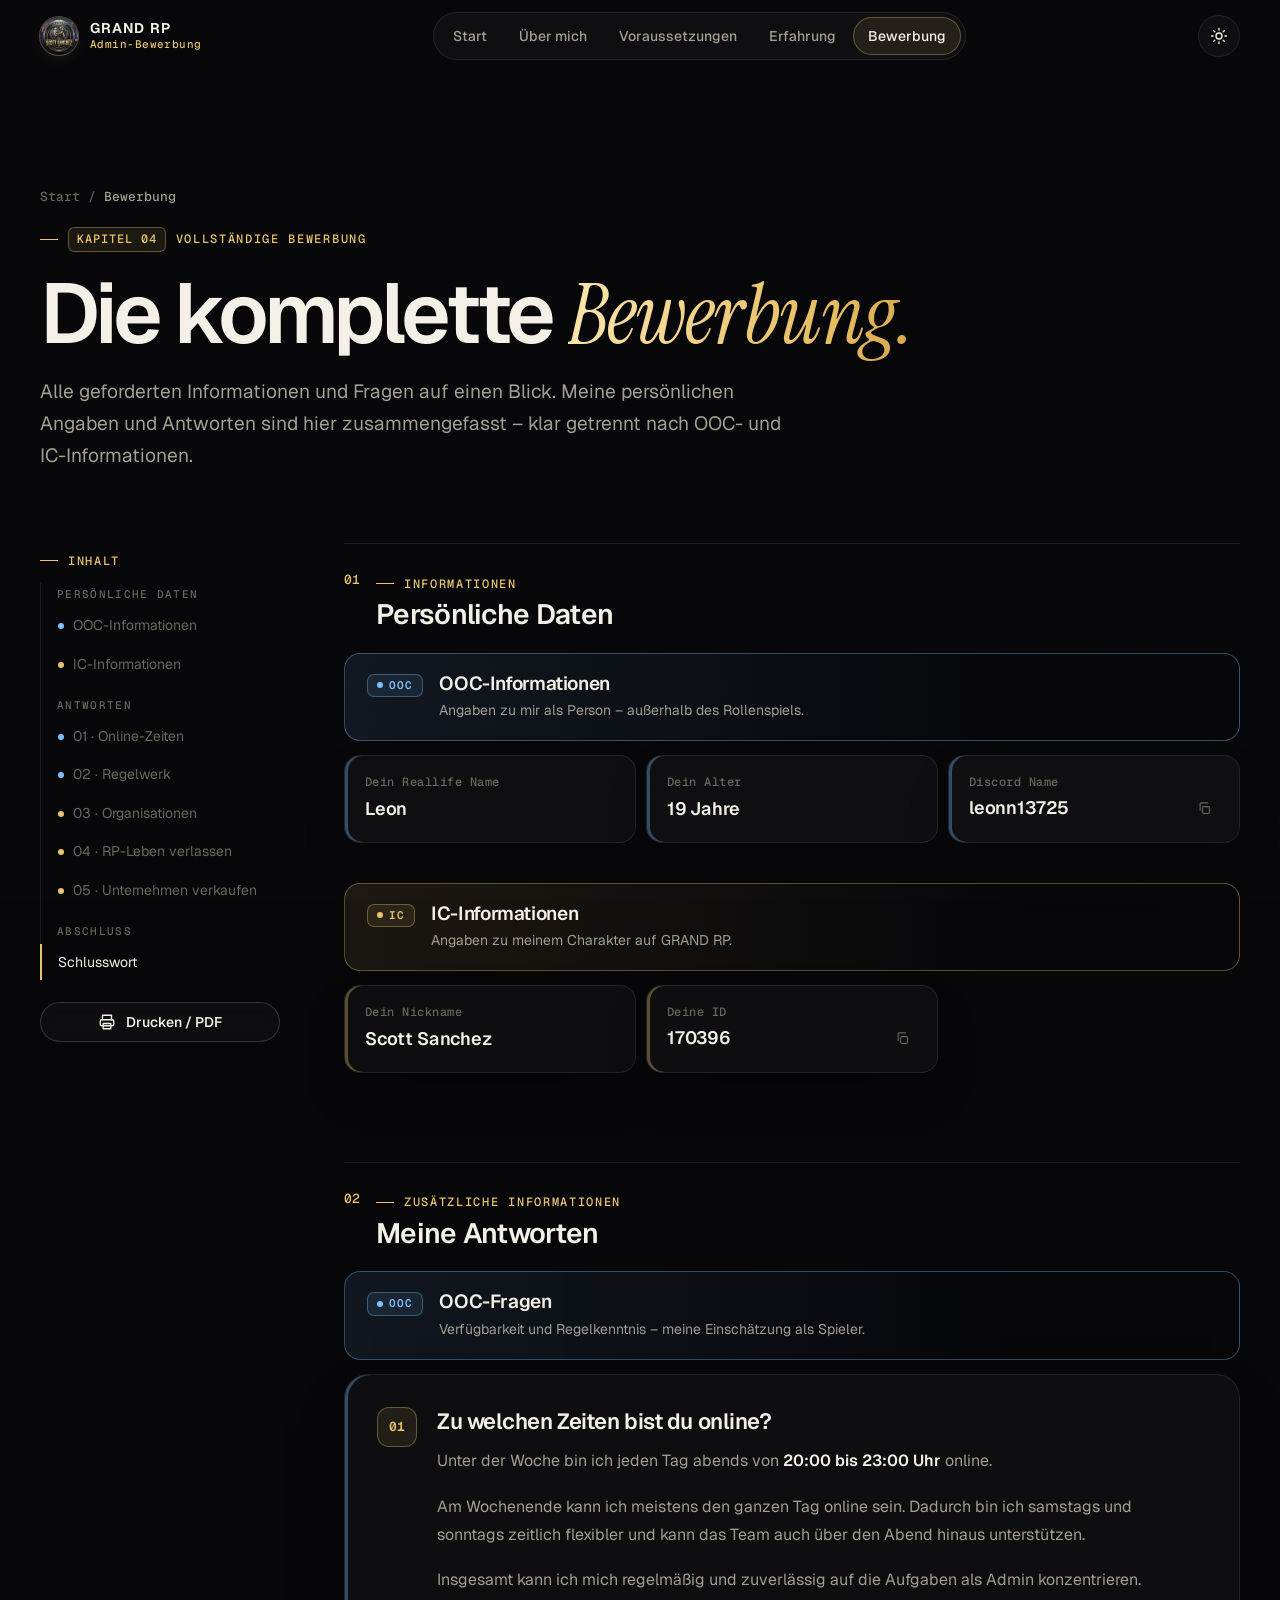
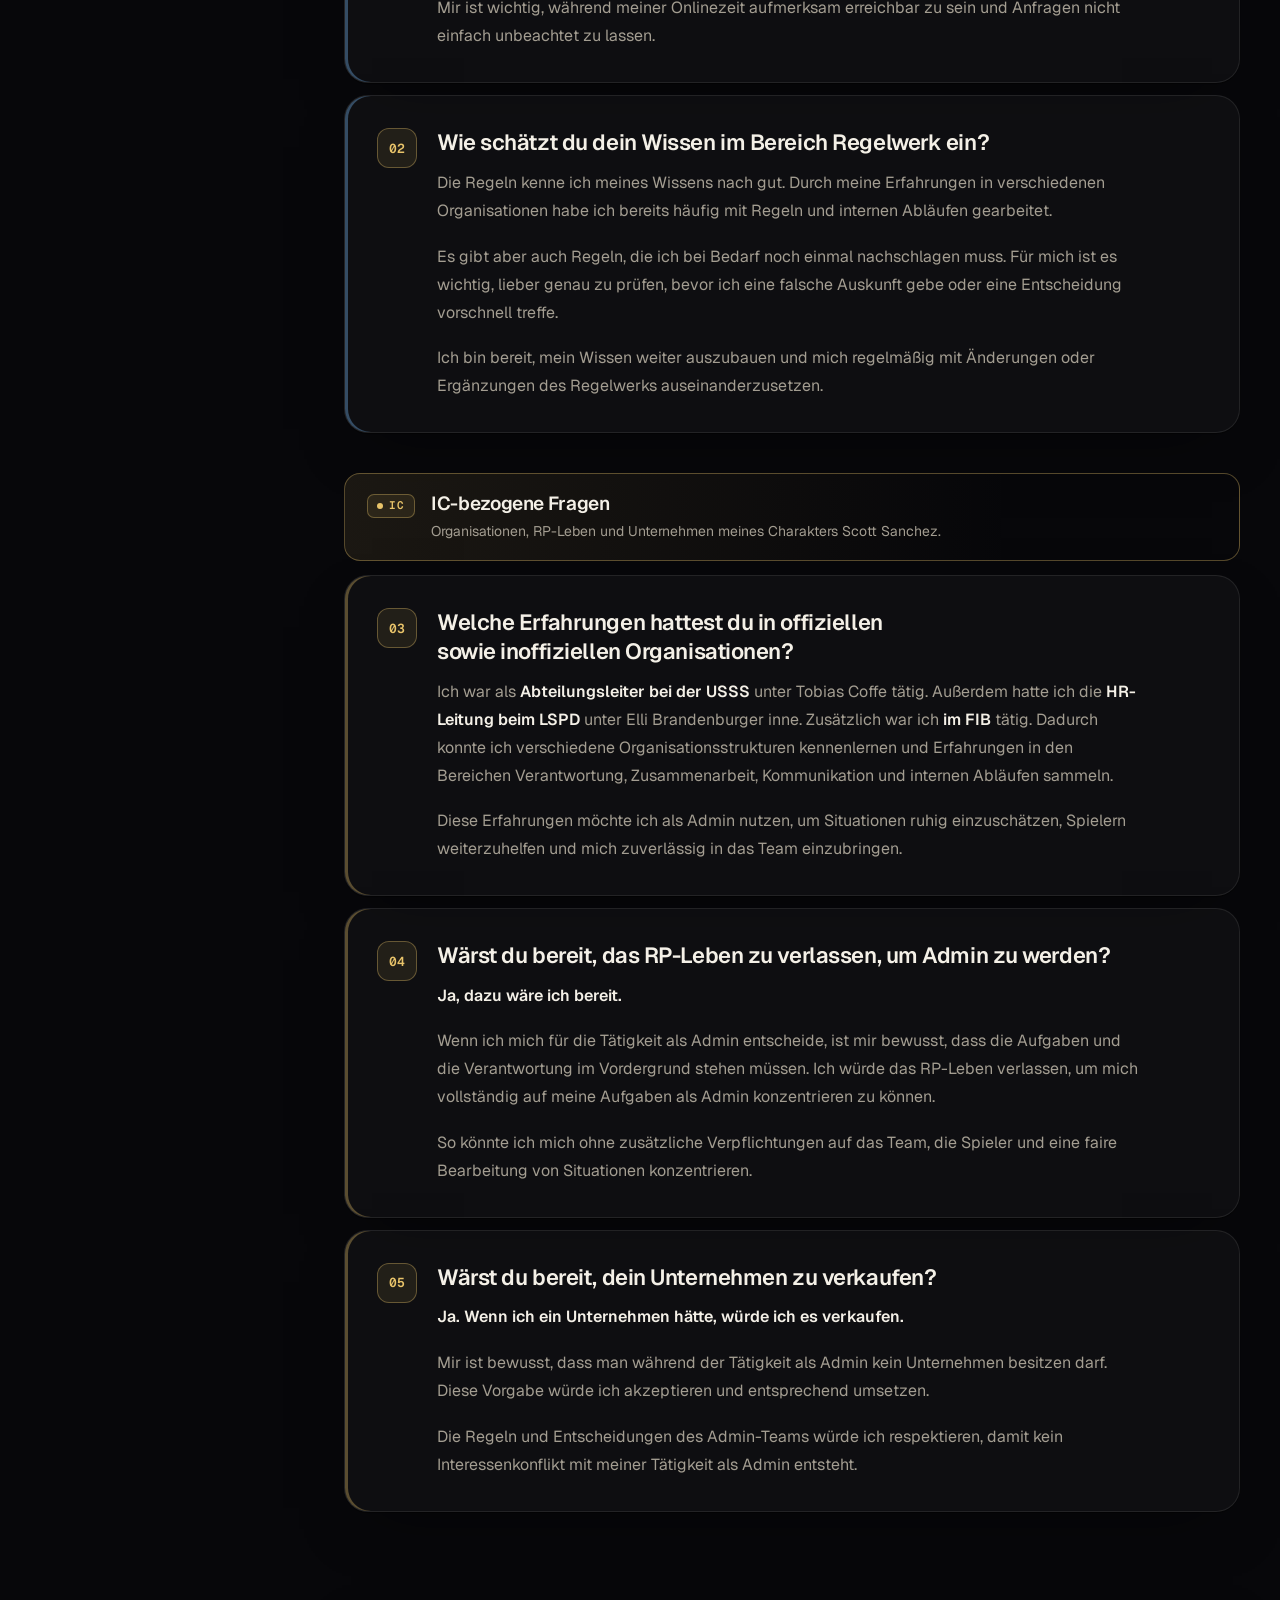
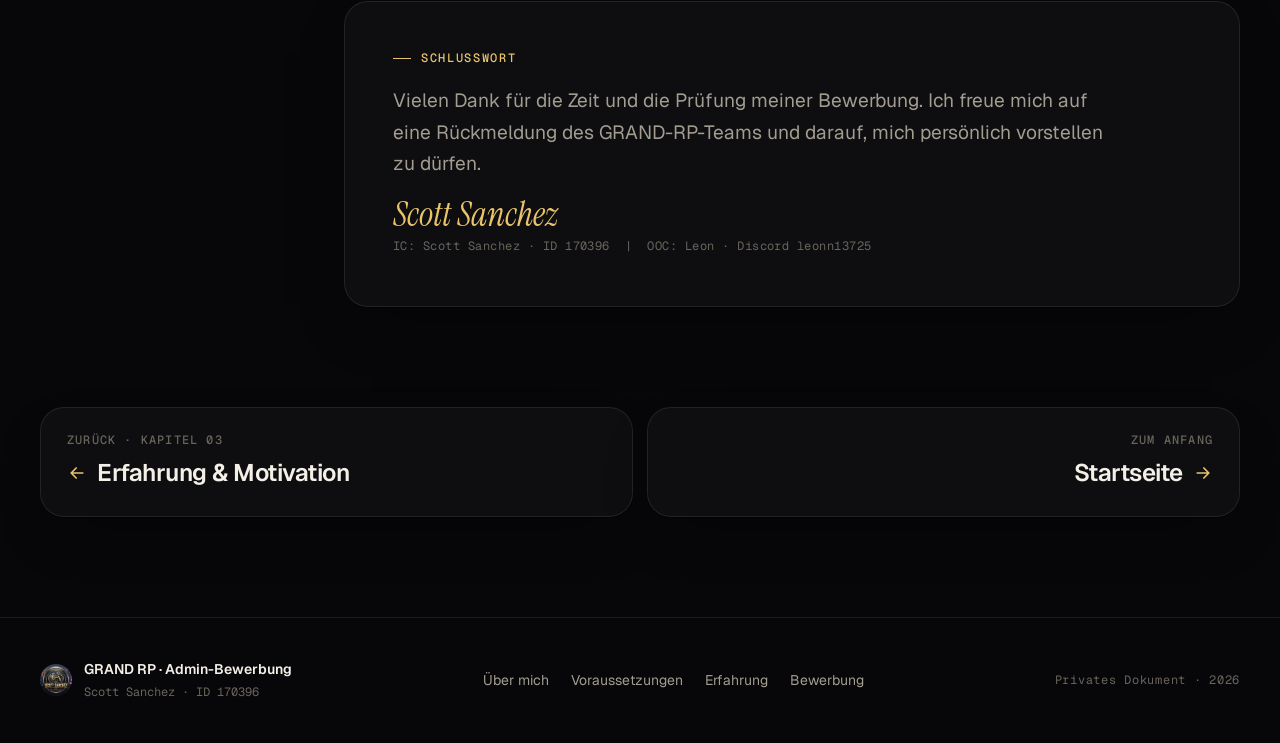
==== commit 160d662b: "IC- und OOC-Informationen klar voneinander trennen - Neue Kennzeichnung im Design-System: IC (Gold, " ====
--- a/bewerbung.html
+++ b/bewerbung.html
@@ -60,7 +60,7 @@
       <nav class="breadcrumb" aria-label="Brotkrumen" data-reveal><a href="index.html">Start</a><span aria-hidden="true">/</span><span aria-current="page">Bewerbung</span></nav>
       <p class="eyebrow" data-reveal><span class="chapter">Kapitel 04</span> Vollständige Bewerbung</p>
       <h1 class="display display-sm" id="page-title" data-reveal style="--d:1">Die komplette <em>Bewerbung.</em></h1>
-      <p class="lead" data-reveal style="--d:2">Alle geforderten Informationen und Fragen auf einen Blick. Meine persönlichen Angaben und Antworten sind hier zusammengefasst.</p>
+      <p class="lead" data-reveal style="--d:2">Alle geforderten Informationen und Fragen auf einen Blick. Meine persönlichen Angaben und Antworten sind hier zusammengefasst – klar getrennt nach OOC- und IC-Informationen.</p>
     </section>
 
     <div class="container app-layout">
@@ -68,12 +68,16 @@
         <nav aria-label="Inhalt dieser Seite">
           <p class="eyebrow">Inhalt</p>
           <ol>
-            <li><a href="#daten">Persönliche Daten</a></li>
-            <li><a href="#frage-1">01 · Online-Zeiten</a></li>
-            <li><a href="#frage-2">02 · Regelwerk</a></li>
-            <li><a href="#frage-3">03 · Organisationen</a></li>
-            <li><a href="#frage-4">04 · RP-Leben verlassen</a></li>
-            <li><a href="#frage-5">05 · Unternehmen verkaufen</a></li>
+            <li class="toc-group">Persönliche Daten</li>
+            <li><a class="zone-ooc" href="#daten-ooc">OOC-Informationen</a></li>
+            <li><a class="zone-ic" href="#daten-ic">IC-Informationen</a></li>
+            <li class="toc-group">Antworten</li>
+            <li><a class="zone-ooc" href="#frage-1">01 · Online-Zeiten</a></li>
+            <li><a class="zone-ooc" href="#frage-2">02 · Regelwerk</a></li>
+            <li><a class="zone-ic" href="#frage-3">03 · Organisationen</a></li>
+            <li><a class="zone-ic" href="#frage-4">04 · RP-Leben verlassen</a></li>
+            <li><a class="zone-ic" href="#frage-5">05 · Unternehmen verkaufen</a></li>
+            <li class="toc-group">Abschluss</li>
             <li><a href="#schluss">Schlusswort</a></li>
           </ol>
         </nav>
@@ -91,31 +95,46 @@
             <span>01</span>
             <div><p class="eyebrow">Informationen</p><h2 class="h3" id="daten-title">Persönliche Daten</h2></div>
           </div>
-          <dl class="data-grid">
-            <div class="card spotlight" data-reveal><dt>Dein Reallife Name</dt><dd>Leon</dd></div>
-            <div class="card spotlight" data-reveal style="--d:1"><dt>Dein Alter</dt><dd>18 Jahre</dd></div>
-            <div class="card spotlight" data-reveal style="--d:2">
-              <dt>Discord Name</dt>
-              <dd>
-                leonn13725
-                <button class="copy-btn" type="button" data-copy="leonn13725" aria-label="Discord-Namen kopieren">
+          <div class="app-zone zone-ooc" id="daten-ooc">
+            <div class="zone-head" data-reveal>
+              <span class="badge badge-ooc"><abbr title="Out of Character">OOC</abbr></span>
+              <div><h3>OOC-Informationen</h3><p>Angaben zu mir als Person – außerhalb des Rollenspiels.</p></div>
+            </div>
+            <dl class="data-grid">
+              <div class="card spotlight" data-reveal><dt>Dein Reallife Name</dt><dd>Leon</dd></div>
+              <div class="card spotlight" data-reveal style="--d:1"><dt>Dein Alter</dt><dd>19 Jahre</dd></div>
+              <div class="card spotlight" data-reveal style="--d:2">
+                <dt>Discord Name</dt>
+                <dd>
+                  leonn13725
+                  <button class="copy-btn" type="button" data-copy="leonn13725" aria-label="Discord-Namen kopieren">
                   <svg class="i-copy" viewBox="0 0 24 24" fill="none" stroke="currentColor" stroke-width="1.8" stroke-linecap="round" stroke-linejoin="round" aria-hidden="true"><rect x="9" y="9" width="11" height="11" rx="2"/><path d="M5 15V5a2 2 0 0 1 2-2h10"/></svg>
                   <svg class="i-check" viewBox="0 0 24 24" fill="none" stroke="currentColor" stroke-width="2.4" stroke-linecap="round" stroke-linejoin="round" aria-hidden="true"><path d="m5 12.5 4.5 4.5L19 7.5"/></svg>
                 </button>
-              </dd>
-            </div>
-            <div class="card spotlight" data-reveal style="--d:3"><dt>Dein Nickname</dt><dd>Scott Sanchez</dd></div>
-            <div class="card spotlight" data-reveal style="--d:4">
-              <dt>Deine ID</dt>
-              <dd>
-                170396
-                <button class="copy-btn" type="button" data-copy="170396" aria-label="Spieler-ID kopieren">
+                </dd>
+              </div>
+            </dl>
+          </div>
+
+          <div class="app-zone zone-ic" id="daten-ic">
+            <div class="zone-head" data-reveal>
+              <span class="badge badge-ic"><abbr title="In Character">IC</abbr></span>
+              <div><h3>IC-Informationen</h3><p>Angaben zu meinem Charakter auf GRAND RP.</p></div>
+            </div>
+            <dl class="data-grid">
+              <div class="card spotlight" data-reveal><dt>Dein Nickname</dt><dd>Scott Sanchez</dd></div>
+              <div class="card spotlight" data-reveal style="--d:1">
+                <dt>Deine ID</dt>
+                <dd>
+                  170396
+                  <button class="copy-btn" type="button" data-copy="170396" aria-label="Spieler-ID kopieren">
                   <svg class="i-copy" viewBox="0 0 24 24" fill="none" stroke="currentColor" stroke-width="1.8" stroke-linecap="round" stroke-linejoin="round" aria-hidden="true"><rect x="9" y="9" width="11" height="11" rx="2"/><path d="M5 15V5a2 2 0 0 1 2-2h10"/></svg>
                   <svg class="i-check" viewBox="0 0 24 24" fill="none" stroke="currentColor" stroke-width="2.4" stroke-linecap="round" stroke-linejoin="round" aria-hidden="true"><path d="m5 12.5 4.5 4.5L19 7.5"/></svg>
                 </button>
-              </dd>
-            </div>
-          </dl>
+                </dd>
+              </div>
+            </dl>
+          </div>
         </section>
 
         <section class="app-section" aria-labelledby="antworten-title">
@@ -124,65 +143,79 @@
             <div><p class="eyebrow">Zusätzliche Informationen</p><h2 class="h3" id="antworten-title">Meine Antworten</h2></div>
           </div>
 
-          <div class="qa-list">
-            <article class="card qa" id="frage-1" data-reveal>
-              <span>01</span>
-              <div>
-                <h3>Zu welchen Zeiten bist du online?</h3>
-                <div class="prose">
-                  <p>Unter der Woche bin ich jeden Tag abends von <strong>20:00 bis 23:00 Uhr</strong> online.</p>
-                  <p>Am Wochenende kann ich meistens den ganzen Tag online sein. Dadurch bin ich samstags und sonntags zeitlich flexibler und kann das Team auch über den Abend hinaus unterstützen.</p>
-                  <p>Insgesamt kann ich mich regelmäßig und zuverlässig auf die Aufgaben als Admin konzentrieren. Mir ist wichtig, während meiner Onlinezeit aufmerksam erreichbar zu sein und Anfragen nicht einfach unbeachtet zu lassen.</p>
-                </div>
-              </div>
-            </article>
-
-            <article class="card qa" id="frage-2" data-reveal>
-              <span>02</span>
-              <div>
-                <h3>Wie schätzt du dein Wissen im Bereich Regelwerk ein?</h3>
-                <div class="prose">
-                  <p>Die Regeln kenne ich meines Wissens nach gut. Durch meine Erfahrungen in verschiedenen Organisationen habe ich bereits häufig mit Regeln und internen Abläufen gearbeitet.</p>
-                  <p>Es gibt aber auch Regeln, die ich bei Bedarf noch einmal nachschlagen muss. Für mich ist es wichtig, lieber genau zu prüfen, bevor ich eine falsche Auskunft gebe oder eine Entscheidung vorschnell treffe.</p>
-                  <p>Ich bin bereit, mein Wissen weiter auszubauen und mich regelmäßig mit Änderungen oder Ergänzungen des Regelwerks auseinanderzusetzen.</p>
-                </div>
-              </div>
-            </article>
-
-            <article class="card qa" id="frage-3" data-reveal>
-              <span>03</span>
-              <div>
-                <h3>Welche Erfahrungen hattest du in offiziellen sowie inoffiziellen Organisationen?</h3>
-                <div class="prose">
-                  <p>Ich war als <strong>Abteilungsleiter bei der USSS</strong> unter Tobias Coffe tätig. Außerdem hatte ich die <strong>HR-Leitung beim LSPD</strong> unter Elli Brandenburger inne. Zusätzlich war ich <strong>im FIB</strong> tätig. Dadurch konnte ich verschiedene Organisationsstrukturen kennenlernen und Erfahrungen in den Bereichen Verantwortung, Zusammenarbeit, Kommunikation und internen Abläufen sammeln.</p>
-                  <p>Diese Erfahrungen möchte ich als Admin nutzen, um Situationen ruhig einzuschätzen, Spielern weiterzuhelfen und mich zuverlässig in das Team einzubringen.</p>
-                </div>
-              </div>
-            </article>
-
-            <article class="card qa" id="frage-4" data-reveal>
-              <span>04</span>
-              <div>
-                <h3>Wärst du bereit, das RP-Leben zu verlassen, um Admin zu werden?</h3>
-                <div class="prose">
-                  <p class="answer-short">Ja, dazu wäre ich bereit.</p>
-                  <p>Wenn ich mich für die Tätigkeit als Admin entscheide, ist mir bewusst, dass die Aufgaben und die Verantwortung im Vordergrund stehen müssen. Ich würde das RP-Leben verlassen, um mich vollständig auf meine Aufgaben als Admin konzentrieren zu können.</p>
-                  <p>So könnte ich mich ohne zusätzliche Verpflichtungen auf das Team, die Spieler und eine faire Bearbeitung von Situationen konzentrieren.</p>
-                </div>
-              </div>
-            </article>
-
-            <article class="card qa" id="frage-5" data-reveal>
-              <span>05</span>
-              <div>
-                <h3>Wärst du bereit, dein Unternehmen zu verkaufen?</h3>
-                <div class="prose">
-                  <p class="answer-short">Ja. Wenn ich ein Unternehmen hätte, würde ich es verkaufen.</p>
-                  <p>Mir ist bewusst, dass man während der Tätigkeit als Admin kein Unternehmen besitzen darf. Diese Vorgabe würde ich akzeptieren und entsprechend umsetzen.</p>
-                  <p>Die Regeln und Entscheidungen des Admin-Teams würde ich respektieren, damit kein Interessenkonflikt mit meiner Tätigkeit als Admin entsteht.</p>
-                </div>
-              </div>
-            </article>
+          <div class="app-zone zone-ooc">
+            <div class="zone-head" data-reveal>
+              <span class="badge badge-ooc"><abbr title="Out of Character">OOC</abbr></span>
+              <div><h3>OOC-Fragen</h3><p>Verfügbarkeit und Regelkenntnis – meine Einschätzung als Spieler.</p></div>
+            </div>
+            <div class="qa-list">
+              <article class="card qa" id="frage-1" data-reveal>
+                <span>01</span>
+                <div>
+                  <h3>Zu welchen Zeiten bist du online?</h3>
+                  <div class="prose">
+                    <p>Unter der Woche bin ich jeden Tag abends von <strong>20:00 bis 23:00 Uhr</strong> online.</p>
+                    <p>Am Wochenende kann ich meistens den ganzen Tag online sein. Dadurch bin ich samstags und sonntags zeitlich flexibler und kann das Team auch über den Abend hinaus unterstützen.</p>
+                    <p>Insgesamt kann ich mich regelmäßig und zuverlässig auf die Aufgaben als Admin konzentrieren. Mir ist wichtig, während meiner Onlinezeit aufmerksam erreichbar zu sein und Anfragen nicht einfach unbeachtet zu lassen.</p>
+                  </div>
+                </div>
+              </article>
+
+              <article class="card qa" id="frage-2" data-reveal>
+                <span>02</span>
+                <div>
+                  <h3>Wie schätzt du dein Wissen im Bereich Regelwerk ein?</h3>
+                  <div class="prose">
+                    <p>Die Regeln kenne ich meines Wissens nach gut. Durch meine Erfahrungen in verschiedenen Organisationen habe ich bereits häufig mit Regeln und internen Abläufen gearbeitet.</p>
+                    <p>Es gibt aber auch Regeln, die ich bei Bedarf noch einmal nachschlagen muss. Für mich ist es wichtig, lieber genau zu prüfen, bevor ich eine falsche Auskunft gebe oder eine Entscheidung vorschnell treffe.</p>
+                    <p>Ich bin bereit, mein Wissen weiter auszubauen und mich regelmäßig mit Änderungen oder Ergänzungen des Regelwerks auseinanderzusetzen.</p>
+                  </div>
+                </div>
+              </article>
+            </div>
+          </div>
+
+          <div class="app-zone zone-ic">
+            <div class="zone-head" data-reveal>
+              <span class="badge badge-ic"><abbr title="In Character">IC</abbr></span>
+              <div><h3>IC-bezogene Fragen</h3><p>Organisationen, RP-Leben und Unternehmen meines Charakters Scott Sanchez.</p></div>
+            </div>
+            <div class="qa-list">
+              <article class="card qa" id="frage-3" data-reveal>
+                <span>03</span>
+                <div>
+                  <h3>Welche Erfahrungen hattest du in offiziellen sowie inoffiziellen Organisationen?</h3>
+                  <div class="prose">
+                    <p>Ich war als <strong>Abteilungsleiter bei der USSS</strong> unter Tobias Coffe tätig. Außerdem hatte ich die <strong>HR-Leitung beim LSPD</strong> unter Elli Brandenburger inne. Zusätzlich war ich <strong>im FIB</strong> tätig. Dadurch konnte ich verschiedene Organisationsstrukturen kennenlernen und Erfahrungen in den Bereichen Verantwortung, Zusammenarbeit, Kommunikation und internen Abläufen sammeln.</p>
+                    <p>Diese Erfahrungen möchte ich als Admin nutzen, um Situationen ruhig einzuschätzen, Spielern weiterzuhelfen und mich zuverlässig in das Team einzubringen.</p>
+                  </div>
+                </div>
+              </article>
+
+              <article class="card qa" id="frage-4" data-reveal>
+                <span>04</span>
+                <div>
+                  <h3>Wärst du bereit, das RP-Leben zu verlassen, um Admin zu werden?</h3>
+                  <div class="prose">
+                    <p class="answer-short">Ja, dazu wäre ich bereit.</p>
+                    <p>Wenn ich mich für die Tätigkeit als Admin entscheide, ist mir bewusst, dass die Aufgaben und die Verantwortung im Vordergrund stehen müssen. Ich würde das RP-Leben verlassen, um mich vollständig auf meine Aufgaben als Admin konzentrieren zu können.</p>
+                    <p>So könnte ich mich ohne zusätzliche Verpflichtungen auf das Team, die Spieler und eine faire Bearbeitung von Situationen konzentrieren.</p>
+                  </div>
+                </div>
+              </article>
+
+              <article class="card qa" id="frage-5" data-reveal>
+                <span>05</span>
+                <div>
+                  <h3>Wärst du bereit, dein Unternehmen zu verkaufen?</h3>
+                  <div class="prose">
+                    <p class="answer-short">Ja. Wenn ich ein Unternehmen hätte, würde ich es verkaufen.</p>
+                    <p>Mir ist bewusst, dass man während der Tätigkeit als Admin kein Unternehmen besitzen darf. Diese Vorgabe würde ich akzeptieren und entsprechend umsetzen.</p>
+                    <p>Die Regeln und Entscheidungen des Admin-Teams würde ich respektieren, damit kein Interessenkonflikt mit meiner Tätigkeit als Admin entsteht.</p>
+                  </div>
+                </div>
+              </article>
+            </div>
           </div>
         </section>
 
@@ -192,7 +225,7 @@
             <p class="lead">Vielen Dank für die Zeit und die Prüfung meiner Bewerbung. Ich freue mich auf eine Rückmeldung des GRAND-RP-Teams und darauf, mich persönlich vorstellen zu dürfen.</p>
             <div>
               <p class="signature">Scott Sanchez</p>
-              <small>Leon · Discord leonn13725 · ID 170396</small>
+              <small>IC: Scott Sanchez · ID 170396 &nbsp;|&nbsp; OOC: Leon · Discord leonn13725</small>
             </div>
           </div>
         </section>
--- a/assets/css/main.css
+++ b/assets/css/main.css
@@ -57,6 +57,14 @@
     --on-gold: #1b1305;
 
     --neon: light-dark(#b0219b, #ff5ad9);
+
+    /* IC = Gold (Charakter), OOC = Blau (Person / Spieler) */
+    --ic: var(--gold);
+    --ic-soft: var(--gold-soft);
+    --ic-line: var(--gold-line);
+    --ooc: light-dark(#1f5fa8, #7cc0ff);
+    --ooc-soft: light-dark(rgb(31 95 168 / .08), rgb(124 192 255 / .09));
+    --ooc-line: light-dark(rgb(31 95 168 / .35), rgb(124 192 255 / .35));
     --success: light-dark(#16794a, #63e2a0);
     --success-soft: light-dark(rgb(22 121 74 / .1), rgb(99 226 160 / .1));
 
@@ -634,6 +642,69 @@
 
   @keyframes ping { 75%, 100% { transform: scale(2.6); opacity: 0; } }
 
+  /* ---------- IC / OOC ---------- */
+  .badge {
+    display: inline-flex;
+    align-items: center;
+    gap: 6px;
+    flex: none;
+    padding: 3px 9px;
+    border: 1px solid var(--zone-line, var(--ic-line));
+    border-radius: 7px;
+    background: var(--zone-soft, var(--ic-soft));
+    color: var(--zone, var(--ic));
+    font: 600 11px/1.4 var(--font-mono);
+    font-style: normal;
+    letter-spacing: .1em;
+    text-transform: uppercase;
+    white-space: nowrap;
+
+    &::before {
+      content: "";
+      width: 6px;
+      height: 6px;
+      border-radius: 50%;
+      background: currentColor;
+    }
+
+    & abbr { text-decoration: none; cursor: help; }
+  }
+
+  .badge-sm { padding: 1px 6px; font-size: 10px; gap: 5px; &::before { width: 5px; height: 5px; } }
+
+  .zone-ic,
+  .badge-ic { --zone: var(--ic); --zone-soft: var(--ic-soft); --zone-line: var(--ic-line); }
+
+  .zone-ooc,
+  .badge-ooc { --zone: var(--ooc); --zone-soft: var(--ooc-soft); --zone-line: var(--ooc-line); }
+
+  /* Karten innerhalb einer Zone bekommen einen farbigen Randstreifen */
+  .card:is(.zone-ic, .zone-ooc),
+  :is(.zone-ic, .zone-ooc) .card:not(.feature-accent) {
+    box-shadow: inset 3px 0 0 var(--zone-line), var(--shadow);
+  }
+
+  .zone-head {
+    display: flex;
+    align-items: flex-start;
+    gap: 16px;
+    padding: 18px 22px;
+    border: 1px solid var(--zone-line);
+    border-radius: var(--radius);
+    background: linear-gradient(90deg, var(--zone-soft), transparent 75%);
+
+    & .badge { margin-top: 2px; }
+    & h2, & h3 { font-size: 19px; line-height: 1.25; letter-spacing: -.02em; }
+    & p { margin-top: 4px; font-size: 14px; color: var(--muted); }
+  }
+
+  .label-row {
+    display: flex;
+    flex-wrap: wrap;
+    align-items: center;
+    gap: 10px 14px;
+  }
+
   /* ---------- Section-Head ---------- */
   .section-head {
     display: grid;
@@ -1083,6 +1154,25 @@
 
   @keyframes marquee { to { translate: calc(-100% - var(--gap)) 0; } }
 
+  /* IC/OOC-Legende */
+  .legend {
+    display: grid;
+    grid-template-columns: repeat(2, 1fr);
+    gap: 14px;
+    margin-top: 14px;
+  }
+
+  .legend-item {
+    padding: 22px 24px;
+    border-radius: var(--radius-lg);
+
+    & .zone-head { border: 0; padding: 0; background: none; }
+  }
+
+  .stat .badge { justify-self: start; margin-bottom: 6px; }
+
+  .mini-rows span .badge { margin-right: 6px; vertical-align: 1px; }
+
   /* Absicht */
   .intent {
     display: grid;
@@ -1221,10 +1311,20 @@
     align-items: start;
   }
 
-  .profile-card {
-    position: sticky;
-    top: calc(var(--header-h) + 20px);
-    padding: 22px;
+  .profile-stack { display: grid; gap: 14px; }
+
+  .profile-card { padding: 22px; }
+
+  .profile-card .zone-label {
+    display: flex;
+    justify-content: space-between;
+    align-items: center;
+    gap: 12px;
+    margin-bottom: 16px;
+    font: 500 12px var(--font-mono);
+    letter-spacing: .1em;
+    text-transform: uppercase;
+    color: var(--subtle);
   }
 
   .profile-avatar {
@@ -1527,6 +1627,11 @@
     & .h3 em { color: var(--on-gold); }
   }
 
+  .zone-ooc .feature-accent {
+    background: linear-gradient(150deg, #b5dcff, #6fb0f0 60%, #4a8ad6);
+    box-shadow: 0 30px 80px -30px rgb(124 192 255 / .45);
+  }
+
   /* Wochenplan */
   .schedule {
     padding: clamp(22px, 3vw, 32px);
@@ -1588,6 +1693,18 @@
 
   .js .schedule[data-reveal]:not(.is-visible) .bar { scale: 0 1; }
 
+  .zone-ooc .bar {
+    color: #06182b;
+    background: linear-gradient(180deg, #b5dcff, #6fb0f0);
+    box-shadow: 0 0 20px -4px rgb(124 192 255 / .7);
+  }
+
+  .zone-ooc .bar-soft {
+    color: var(--ooc);
+    background: repeating-linear-gradient(135deg, var(--ooc-soft) 0 8px, transparent 8px 16px);
+    box-shadow: inset 0 0 0 1px var(--ooc-line);
+  }
+
   .schedule-legend {
     display: flex;
     flex-wrap: wrap;
@@ -1599,6 +1716,11 @@
     & span { display: inline-flex; align-items: center; gap: 8px; }
     & i { width: 18px; height: 10px; border-radius: 3px; background: linear-gradient(180deg, #f6d98e, #dcae4f); }
     & i.soft { background: repeating-linear-gradient(135deg, var(--gold-line) 0 3px, transparent 3px 6px); box-shadow: inset 0 0 0 1px var(--gold-line); }
+  }
+
+  .zone-ooc .schedule-legend {
+    & i { background: linear-gradient(180deg, #b5dcff, #6fb0f0); }
+    & i.soft { background: repeating-linear-gradient(135deg, var(--ooc-line) 0 3px, transparent 3px 6px); box-shadow: inset 0 0 0 1px var(--ooc-line); }
   }
 
   /* ========== Vollständige Bewerbung ========== */
@@ -1630,8 +1752,28 @@
 
       &[aria-current="location"] {
         color: var(--text);
-        border-left-color: var(--gold);
+        border-left-color: var(--zone, var(--gold));
       }
+
+      &:is(.zone-ic, .zone-ooc)::before {
+        content: "";
+        display: inline-block;
+        width: 6px;
+        height: 6px;
+        margin: 0 9px 1px 0;
+        border-radius: 50%;
+        background: var(--zone);
+      }
+    }
+
+    & .toc-group {
+      padding: 14px 0 4px 16px;
+      font: 500 11px var(--font-mono);
+      letter-spacing: .12em;
+      text-transform: uppercase;
+      color: var(--subtle);
+
+      &:first-child { padding-top: 4px; }
     }
 
     & .eyebrow { margin-bottom: 14px; }
@@ -1639,6 +1781,10 @@
   }
 
   .app-section { display: grid; gap: 22px; }
+  .app-zone { display: grid; gap: 14px; scroll-margin-top: calc(var(--header-h) + 24px); }
+  .app-zone + .app-zone { margin-top: 18px; }
+  .zone-block { display: grid; gap: clamp(24px, 3vw, 36px); }
+  .zone-block .duo + .exp-block { margin-top: clamp(40px, 6vw, 88px); }
   .app-section + .app-section { margin-top: clamp(56px, 7vw, 96px); }
 
   .app-head {
@@ -1726,10 +1872,9 @@
     .criteria-layout,
     .exp-block,
     .app-layout { grid-template-columns: 1fr; }
-    .profile-card,
     .status-panel,
     .exp-block .section-head { position: static; }
-    .profile-card { max-width: 440px; }
+    .profile-stack { grid-template-columns: repeat(auto-fit, minmax(280px, 1fr)); align-items: start; }
     .toc { position: static; }
     .toc nav { display: none; }
     .toc .toc-actions { grid-auto-flow: column; justify-content: start; }
@@ -1738,7 +1883,8 @@
   @media (max-width: 640px) {
     .stats { grid-template-columns: 1fr 1fr; }
     .values,
-    .duo { grid-template-columns: 1fr; }
+    .duo,
+    .legend { grid-template-columns: 1fr; }
     .criterion { grid-template-columns: auto 1fr; gap: 16px; }
     .criterion .tag { grid-column: 2; justify-self: start; }
     .bar:not(.bar-soft) { font-size: 0; }
